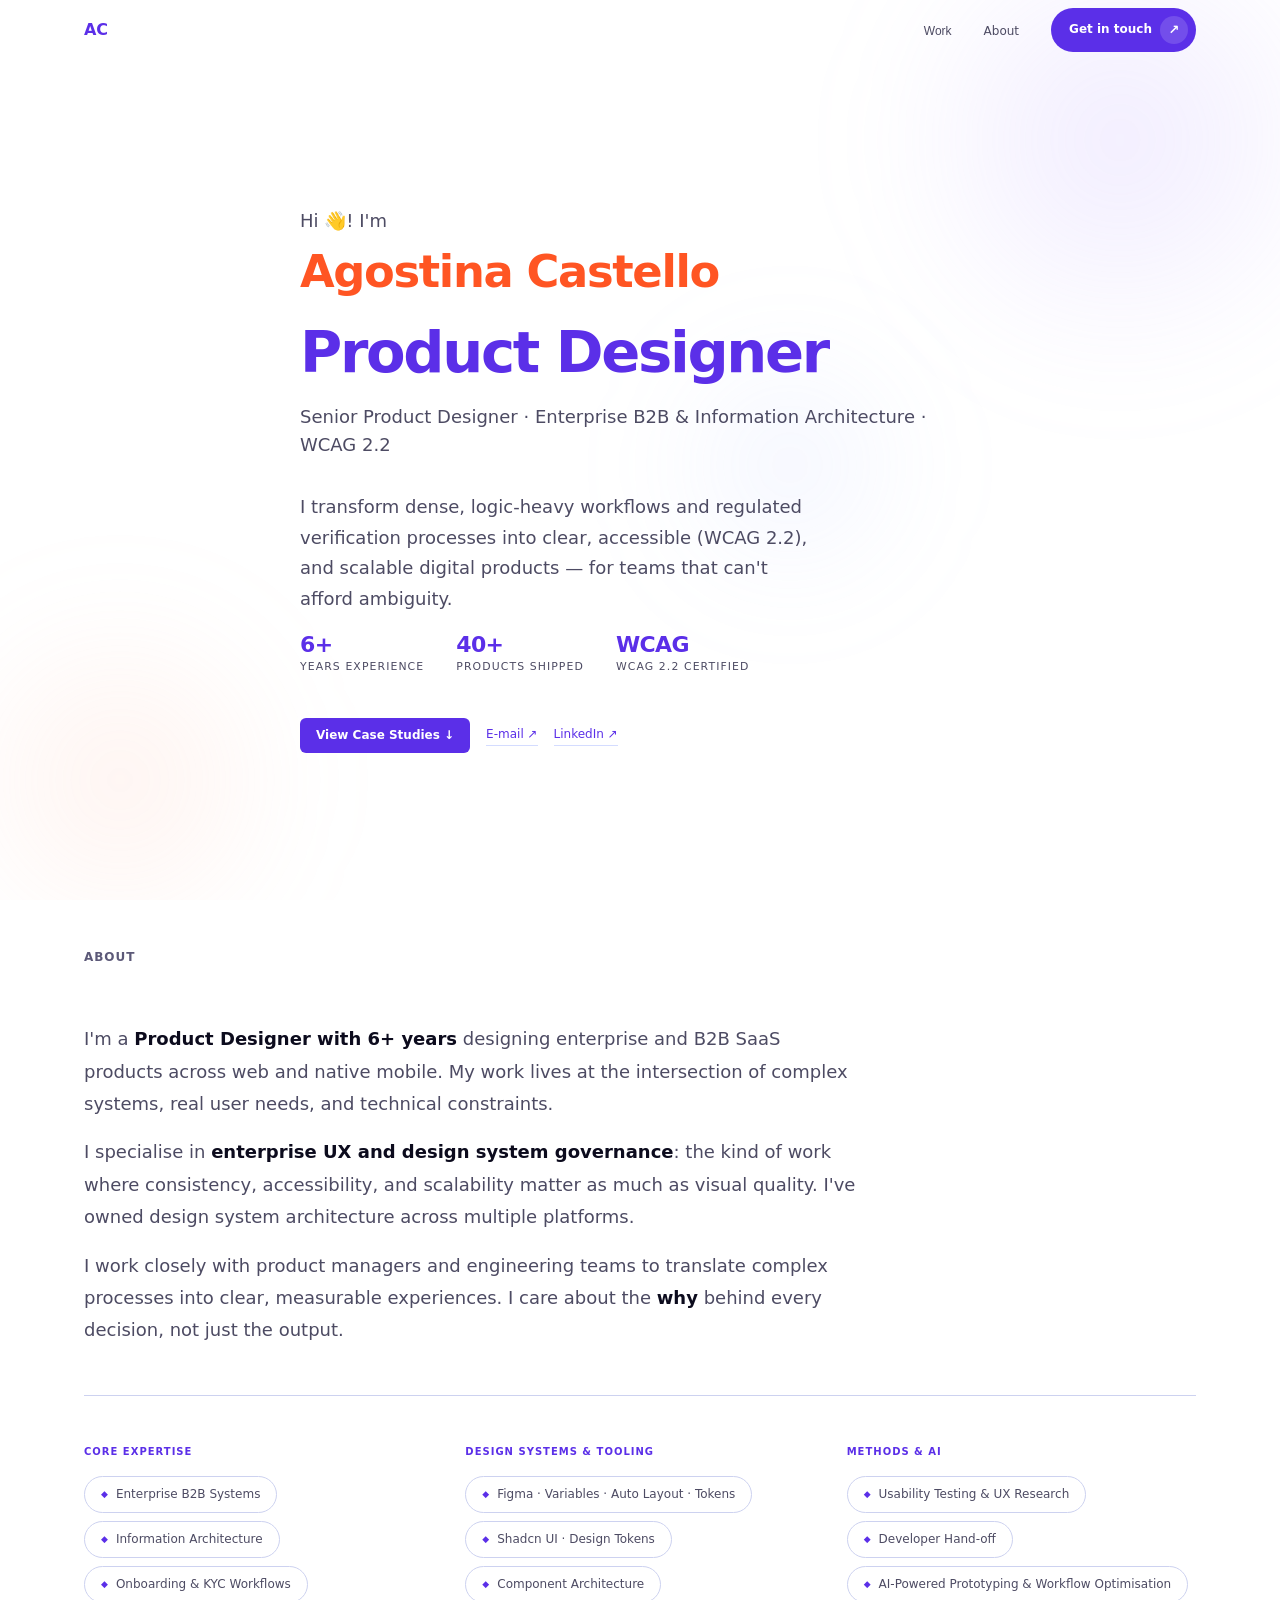
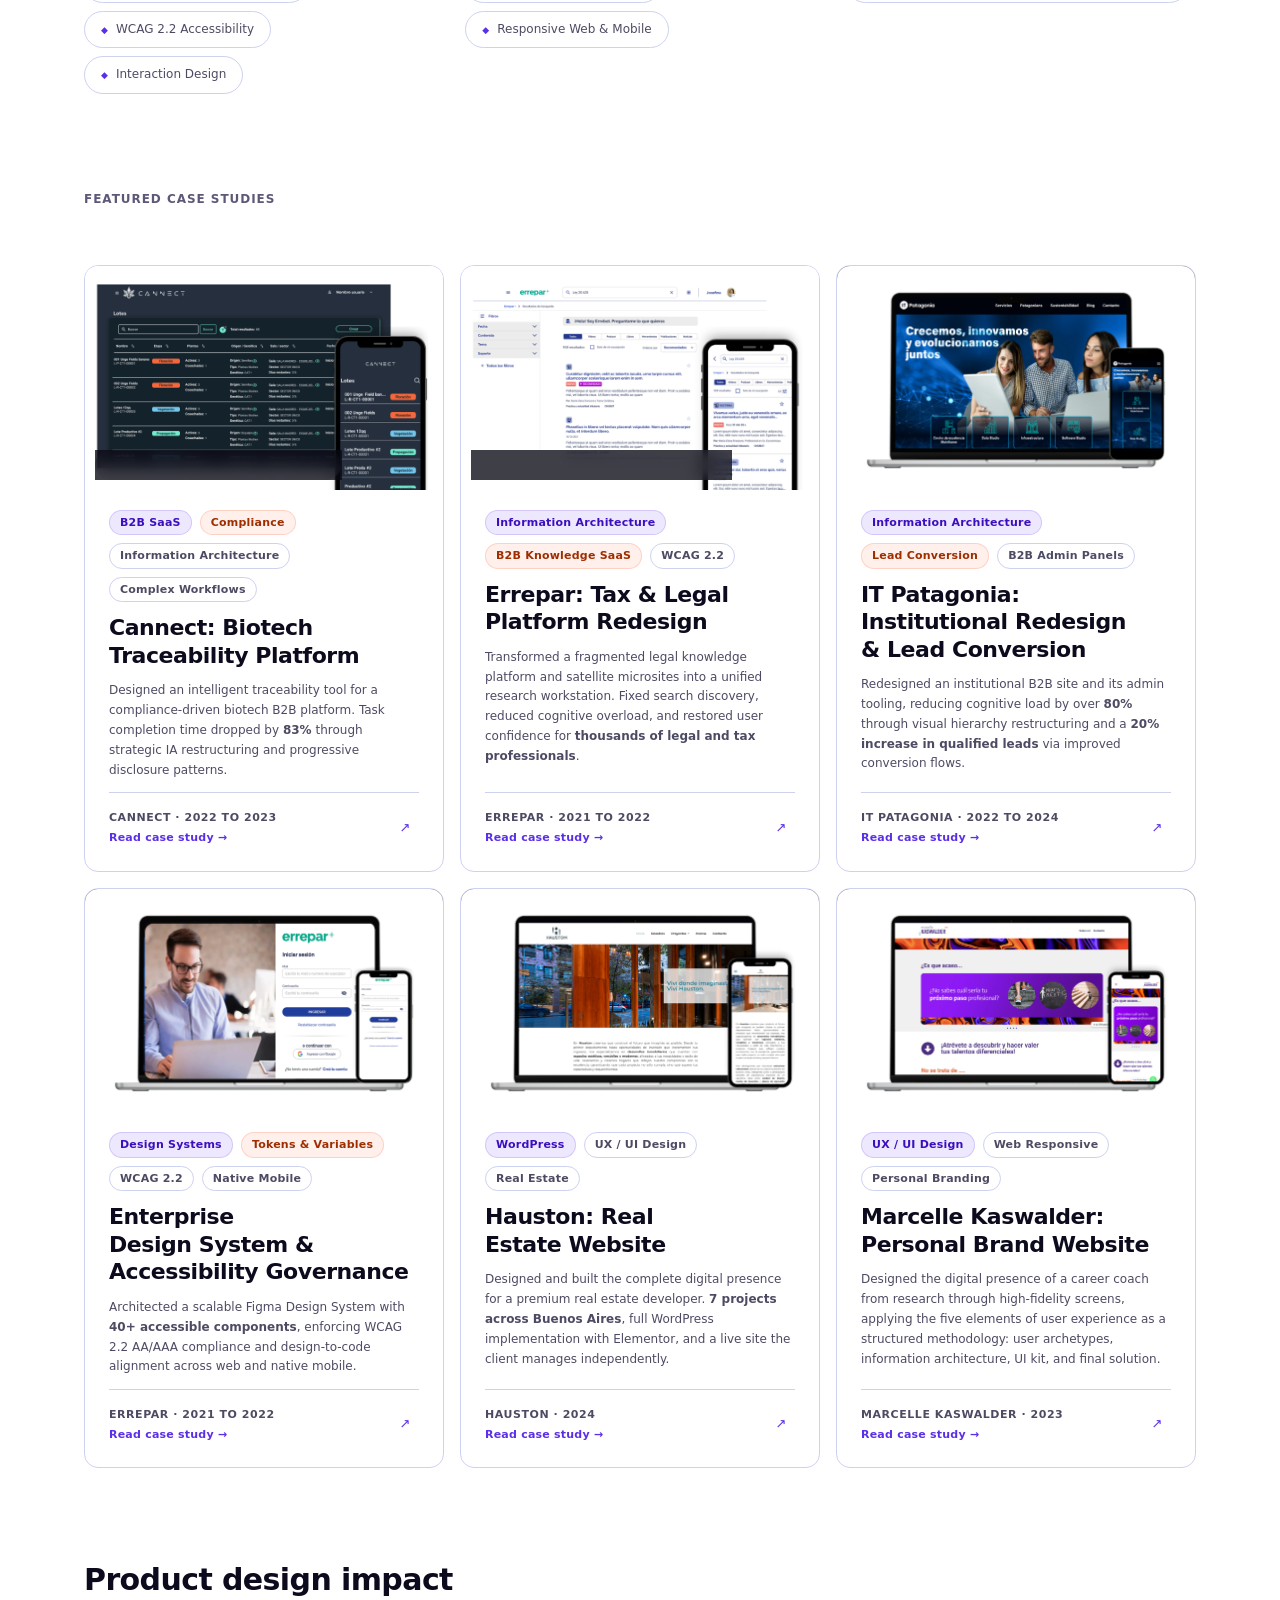
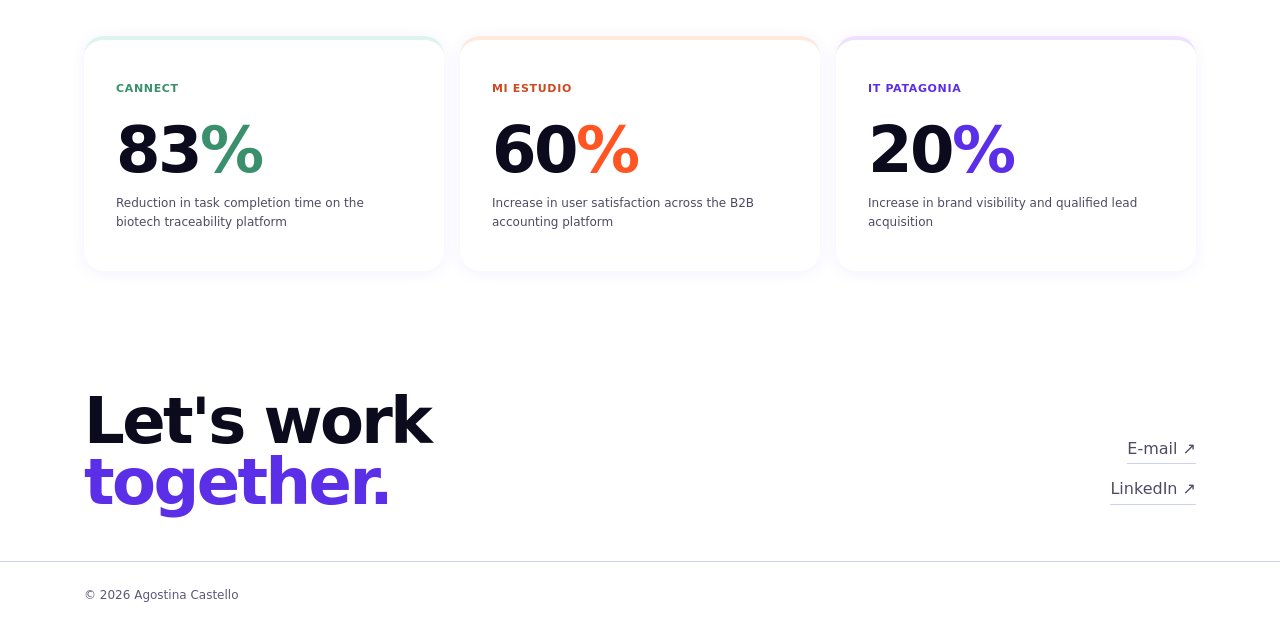
==== index.html @ 128884bb "Home: hide App Relajante card from work grid Co-Authored-By: Claude Sonnet 4.6 <noreply@anthropic.co" ====
<!DOCTYPE html>
<html lang="en">
<head>
<meta charset="UTF-8">
<meta name="viewport" content="width=device-width, initial-scale=1.0">
<meta name="description" content="Agostina Castello — Senior Product Designer specialised in Enterprise B2B systems, Information Architecture, Design Systems and WCAG 2.2 Accessibility.">
<meta name="theme-color" content="#5B2FE8">
<meta property="og:title" content="Agostina Castello — Senior Product Designer">
<meta property="og:description" content="Enterprise B2B · Information Architecture · Design Systems · WCAG 2.2">
<meta property="og:type" content="website">
<title>Agostina Castello</title>
<style>
@font-face {
  font-family: 'Syne';
  font-style: normal;
  font-weight: 400 700;
  font-display: optional;
  src: url('fonts/syne-latin.woff2') format('woff2');
  unicode-range: U+0000-00FF, U+0131, U+0152-0153, U+02BB-02BC, U+02C6, U+02DA, U+02DC, U+0304, U+0308, U+0329, U+2000-206F, U+20AC, U+2122, U+2191, U+2193, U+2212, U+2215, U+FEFF, U+FFFD;
}
@font-face {
  font-family: 'Plus Jakarta Sans';
  font-style: normal;
  font-weight: 300 600;
  font-display: optional;
  src: url('fonts/plus-jakarta-sans-latin.woff2') format('woff2');
  unicode-range: U+0000-00FF, U+0131, U+0152-0153, U+02BB-02BC, U+02C6, U+02DA, U+02DC, U+0304, U+0308, U+0329, U+2000-206F, U+20AC, U+2122, U+2191, U+2193, U+2212, U+2215, U+FEFF, U+FFFD;
}
@font-face {
  font-family: 'Plus Jakarta Sans';
  font-style: italic;
  font-weight: 300 600;
  font-display: optional;
  src: url('fonts/plus-jakarta-sans-italic-latin.woff2') format('woff2');
  unicode-range: U+0000-00FF, U+0131, U+0152-0153, U+02BB-02BC, U+02C6, U+02DA, U+02DC, U+0304, U+0308, U+0329, U+2000-206F, U+20AC, U+2122, U+2191, U+2193, U+2212, U+2215, U+FEFF, U+FFFD;
}
</style>

<style>
:root {
  --periwinkle: #E8EDFF;
  --periwinkle-mid: #D4DCFF;
  --white: #FFFFFF;
  --ink: #0C0B1D;
  --stone: #4D4B63;
  --muted: #5C5978;
  --border: #CDD2F0;
  --purple: #5B2FE8;
  --purple-hover: #4520C4;
  --purple-light: #EDE8FD;
  --coral: #FF5523;
  --coral-light: #FFF0EC;
  --card-sage: #DDF4EC;
  --card-peach: #FFE8DC;
  --card-lilac: #EEE0FF;
  --ff-display: 'Syne', system-ui, sans-serif;
  --ff-body: 'Plus Jakarta Sans', system-ui, sans-serif;
  --t--1: 0.75rem; --t-0: 1rem; --t-1: 1.125rem; --t-2: 1.375rem;
  --t-3: 1.875rem; --t-4: 2.75rem; --t-5: 4rem; --t-6: 5.5rem;
  --s2: 0.5rem; --s3: 0.75rem; --s4: 1rem; --s5: 1.25rem;
  --s6: 1.5rem; --s8: 2rem; --s10: 2.5rem; --s12: 3rem;
  --s16: 4rem; --s20: 5rem;
  --max: 1160px;
  --ease: cubic-bezier(0.22, 0, 0.1, 1);
  --dur: 160ms;
  background: var(--white);
  color: var(--ink);
}
@media (prefers-color-scheme: dark) {
  :root:not([data-theme="light"]) {
    --periwinkle: #141228; --periwinkle-mid: #1E1B38;
    --white: #0A0915; --ink: #EEECff; --stone: #9B99B8;
    --muted: #9896B0; --border: #2A2748; --purple: #8F6FFF;
    --purple-hover: #A882FF; --purple-light: #1E1850;
    --coral: #FF7050; --coral-light: #2A1010;
    --card-sage: #0F2820; --card-peach: #2A1508; --card-lilac: #1E1030;
  }
}
:root[data-theme="dark"] {
  --periwinkle: #141228; --periwinkle-mid: #1E1B38;
  --white: #0A0915; --ink: #EEECff; --stone: #9B99B8;
  --muted: #5C5A78; --border: #2A2748; --purple: #8F6FFF;
  --purple-hover: #A882FF; --purple-light: #1E1850;
  --coral: #FF7050; --coral-light: #2A1010;
  --card-sage: #0F2820; --card-peach: #2A1508; --card-lilac: #1E1030;
}

.sr-only {
  position: absolute; width: 1px; height: 1px; padding: 0; margin: -1px;
  overflow: hidden; clip: rect(0,0,0,0); white-space: nowrap; border: 0;
}
*, *::before, *::after { box-sizing: border-box; margin: 0; padding: 0; }
html { font-size: 16px; scroll-behavior: smooth; -webkit-font-smoothing: antialiased; }
body { font-family: var(--ff-body); background: var(--white); color: var(--ink); line-height: 1.6; }
img { display: block; max-width: 100%; }
a { color: inherit; text-decoration: none; }
ul { list-style: none; }
:focus-visible { outline: 2px solid var(--purple); outline-offset: 3px; border-radius: 3px; }
@media (prefers-reduced-motion: reduce) {
  *, *::before, *::after { transition-duration: 1ms !important; animation-duration: 1ms !important; }
  html { scroll-behavior: auto; }
}

.wrap { max-width: var(--max); margin: 0 auto; padding: 0 var(--s6); }

/* ── Nav ── */
.nav {
  position: fixed; top: 0; left: 0; right: 0; z-index: 200;
  height: 60px; background: transparent;
  transition: background 200ms ease, box-shadow 200ms ease;
}
.nav.scrolled {
  background: var(--white);
  box-shadow: 0 1px 0 rgba(12,11,29,0.06);
}
.nav__inner {
  max-width: var(--max); margin: 0 auto; padding: 0 var(--s6);
  height: 100%; display: flex; align-items: center; justify-content: space-between;
}
.nav__logo {
  font-family: var(--ff-display); font-size: var(--t-0); font-weight: 700;
  color: var(--purple); letter-spacing: -0.01em;
  transition: opacity var(--dur) var(--ease);
}
.nav__logo:hover { opacity: 0.7; }
.nav__links { display: flex; align-items: center; gap: var(--s8); }
.nav__link { font-size: var(--t--1); font-weight: 500; color: var(--stone); transition: color var(--dur) var(--ease); }
.nav__link:not(.nav__link--cta):hover { color: var(--ink); }
.nav__link--cta {
  background: var(--purple); color: var(--white);
  padding: 8px 8px 8px 18px; border-radius: 100px;
  font-size: var(--t--1); font-weight: 600; display: inline-flex; align-items: center; gap: 8px;
  transition: background 350ms cubic-bezier(0.32,0.72,0,1), transform 120ms cubic-bezier(0.32,0.72,0,1);
}
.nav__link--cta:hover { background: var(--purple-hover); transform: translateY(-1px); color: var(--white); }
.nav__link--cta:active { transform: translateY(0) scale(0.98); }
.nav__link--cta .cta-arrow {
  width: 28px; height: 28px; border-radius: 50%; background: rgba(255,255,255,0.15);
  display: inline-flex; align-items: center; justify-content: center; font-size: 13px;
  transition: transform 350ms cubic-bezier(0.32,0.72,0,1);
}
.nav__link--cta:hover .cta-arrow { transform: translate(2px,-2px) scale(1.05); }
.nav__toggle { display: none; color: var(--ink); padding: var(--s2); cursor: pointer; background: none; border: none; }
.nav__item { position: relative; }
.nav__item.open .nav__dropdown { opacity: 1; pointer-events: auto; transform: translateX(-50%) translateY(0); }
.nav__dropdown {
  position: absolute; top: 100%; left: 50%; transform: translateX(-50%) translateY(-4px);
  background: var(--white); border: 1px solid var(--border); border-radius: 12px;
  box-shadow: 0 8px 24px rgba(12,11,29,0.08), 0 2px 6px rgba(12,11,29,0.04);
  padding: var(--s2); min-width: 200px;
  opacity: 0; pointer-events: none;
  transition: opacity 160ms var(--ease), transform 160ms var(--ease);
}
.nav__dropdown-item {
  display: block; padding: var(--s2) var(--s3); border-radius: 8px;
  font-size: var(--t--1); font-weight: 500; color: var(--stone);
  text-decoration: none; white-space: nowrap;
  transition: background 120ms var(--ease), color 120ms var(--ease);
}
.nav__dropdown-item:hover { background: var(--periwinkle); color: var(--ink); }
.nav__work-btn { background: none; border: none; cursor: pointer; padding: 0; }

/* ── Keyframes ── */
@keyframes float {
  0%, 100% { transform: translateY(0px) rotate(-1deg); }
  50%       { transform: translateY(-14px) rotate(1deg); }
}
@keyframes spin-slow {
  from { transform: rotate(0deg); }
  to   { transform: rotate(360deg); }
}
@keyframes pulse-dot {
  0%, 100% { transform: scale(1); opacity: 1; }
  50%       { transform: scale(1.4); opacity: 0.6; }
}
@keyframes fade-up {
  from { opacity: 0; transform: translateY(20px); }
  to   { opacity: 1; transform: translateY(0); }
}
@keyframes pop-in {
  0%   { opacity: 0; transform: scale(0.7) rotate(-8deg); }
  70%  { transform: scale(1.05) rotate(2deg); }
  100% { opacity: 1; transform: scale(1) rotate(0deg); }
}

/* ── Hero ── */
.hero { background: var(--white); padding-top: calc(60px + var(--s12)); padding-bottom: var(--s12); overflow: hidden; min-height: 100dvh; display: flex; align-items: center; position: relative; }
/* Ambient orbs */
.hero__orb {
  position: absolute; border-radius: 50%; pointer-events: none; z-index: 0;
  filter: blur(55px);
}
.hero__orb--1 {
  width: 520px; height: 520px;
  background: radial-gradient(circle, rgba(180,155,255,0.20) 0%, transparent 65%);
  top: -120px; right: -100px;
  animation: orb-drift-1 7s ease-in-out infinite;
}
.hero__orb--2 {
  width: 400px; height: 400px;
  background: radial-gradient(circle, rgba(255,180,155,0.17) 0%, transparent 65%);
  bottom: -80px; left: -80px;
  animation: orb-drift-2 9s ease-in-out infinite;
}
.hero__orb--3 {
  width: 300px; height: 300px;
  background: radial-gradient(circle, rgba(160,180,255,0.14) 0%, transparent 65%);
  top: 35%; left: 50%;
  animation: orb-drift-3 6s ease-in-out infinite;
}
@keyframes orb-drift-1 {
  0%, 100% { transform: translate(0, 0) scale(1); }
  33% { transform: translate(-70px, 80px) scale(1.06); }
  66% { transform: translate(50px, -50px) scale(0.96); }
}
@keyframes orb-drift-2 {
  0%, 100% { transform: translate(0, 0) scale(1); }
  40% { transform: translate(80px, -60px) scale(1.08); }
  75% { transform: translate(-40px, 50px) scale(0.94); }
}
@keyframes orb-drift-3 {
  0%, 100% { transform: translate(0, 0); }
  50% { transform: translate(-60px, -55px); }
}
.hero__inner {
  display: block; position: relative; z-index: 1;
}
.hero__text { text-align: left; display: flex; flex-direction: column; align-items: flex-start; width: 100%; max-width: 680px; }
.hero__badge-dot {
  width: 8px; height: 8px; border-radius: 50%; background: var(--coral);
  animation: pulse-dot 2s ease-in-out infinite;
}
.hero__role {
  font-size: var(--t-1); font-weight: 600; color: var(--purple);
  margin-top: var(--s3); margin-bottom: var(--s6);
  animation: fade-up 0.6s var(--ease) 0.25s both;
}
#typewriter-text { transition: opacity 0.5s ease; }
.back-top {
  position: fixed; bottom: var(--s8); right: var(--s8); z-index: 300;
  width: 44px; height: 44px; border-radius: 50%;
  background: var(--purple); color: var(--white);
  border: none; cursor: pointer; font-size: 1.1rem; font-weight: 600;
  display: flex; align-items: center; justify-content: center;
  box-shadow: 0 4px 20px rgba(91,47,232,0.3);
  opacity: 0; transform: translateY(12px) scale(0.85);
  transition: opacity 300ms cubic-bezier(0.22,0,0.1,1), transform 300ms cubic-bezier(0.22,0,0.1,1), background 150ms;
  pointer-events: none;
}
.back-top--visible {
  opacity: 1; transform: translateY(0) scale(1); pointer-events: all;
}
.back-top:hover { background: var(--purple-hover); transform: translateY(-2px) scale(1); }
.back-top:active { transform: scale(0.95); }
@keyframes blink-cursor {
  0%, 100% { opacity: 1; }
  50% { opacity: 0; }
}
.hero__eyebrow {
  display: inline-flex; align-items: center; gap: var(--s2);
  background: var(--coral-light); border: 1px solid rgba(255,85,35,0.15);
  border-radius: 100px; padding: 4px 14px 4px 10px;
  font-size: 0.7rem; font-weight: 600; letter-spacing: 0.12em; text-transform: uppercase;
  color: var(--coral); margin-bottom: var(--s5);
  animation: fade-up 0.6s cubic-bezier(0.22,0,0.1,1) 0.05s both;
}
.hero__name-line {
  font-family: var(--ff-display); font-size: clamp(1.8rem, 3.5vw, 3rem); font-weight: 700;
  color: var(--coral); letter-spacing: -0.03em;
  margin-bottom: var(--s2);
}
.hero__role-big {
  font-family: var(--ff-display); font-size: clamp(2.2rem, 4.5vw, 5rem); font-weight: 800;
  line-height: 1; letter-spacing: -0.04em; color: var(--purple);
  height: calc(clamp(2.2rem, 4.5vw, 5rem) * 1.3);
  width: 100%; overflow: hidden; white-space: nowrap;
  display: flex; align-items: center;
  margin-bottom: var(--s3);
}
.hero__subtitle {
  font-size: var(--t-1); font-weight: 400; color: var(--stone);
  margin-bottom: var(--s8);
}
.hero__stats {
  display: flex; flex-direction: row; gap: var(--s8); margin-top: var(--s5);
  min-height: 3.2rem;
}
.hero__stat { display: flex; flex-direction: column; gap: 2px; }
.hero__stat-num {
  font-family: var(--ff-display); font-size: var(--t-2); font-weight: 700;
  color: var(--purple); letter-spacing: -0.03em; line-height: 1;
}
.hero__stat-label {
  font-size: 0.68rem; font-weight: 500; color: var(--stone); text-transform: uppercase;
  letter-spacing: 0.1em;
}
.hero__desc {
  font-size: var(--t-1); color: var(--stone); line-height: 1.7; max-width: 520px;
}
.hero__links {
  display: flex; align-items: center; gap: var(--s4); margin-top: var(--s8); flex-wrap: wrap;
}
.hero__link {
  font-size: var(--t--1); font-weight: 500; color: var(--purple);
  border-bottom: 1px solid var(--periwinkle-mid); padding-bottom: 1px;
  transition: border-color var(--dur) var(--ease);
}
.hero__link:hover { border-color: var(--purple); }
.hero__link--cta-alt {
  background: var(--purple); color: var(--white); border: none; padding: 8px 16px;
  border-radius: 6px; font-size: var(--t--1); font-weight: 600;
  transition: background var(--dur) var(--ease), transform var(--dur) var(--ease);
}
.hero__link--cta-alt:hover { background: var(--purple-hover); transform: translateY(-1px); border-color: transparent; }
.skill-block__label {
  font-size: 10px; font-weight: 700; letter-spacing: 0.1em; text-transform: uppercase;
  color: var(--purple); padding: var(--s4) 0 var(--s2); list-style: none;
  border: none; background: none; width: 100%; flex-basis: 100%;
}

/* ── Photo float ── */
.hero__photo-wrap {
  position: relative; display: flex; align-items: center; justify-content: center;
  animation: fade-up 0.8s var(--ease) 0.2s both;
}
.hero__photo-float {
  animation: float 5s ease-in-out infinite;
  position: relative; z-index: 2;
}
.hero__photo {
  width: 280px; height: 340px; object-fit: cover; object-position: center top;
  border-radius: 200px 200px 160px 160px;
  border: 4px solid var(--white);
  box-shadow: 0 24px 64px rgba(91,47,232,0.18), 0 4px 16px rgba(0,0,0,0.08);
  display: block;
}
/* Decorative ring + glow behind photo */
.hero__photo-ring {
  position: absolute; inset: -16px; border-radius: 50%;
  border: 1.5px solid var(--periwinkle-mid);
  z-index: 1; opacity: 0.7;
}
.hero__photo-ring::before {
  content: ""; position: absolute; inset: -40px; border-radius: 50%;
  background: radial-gradient(circle, var(--purple-light) 0%, var(--periwinkle-mid) 50%, transparent 72%);
  filter: blur(48px);
  z-index: -1; opacity: 0.9;
}
/* Decorative blobs - removed */
.hero__blob { display: none; }
/* Tag chips floating near photo */
.hero__chip {
  position: absolute; background: var(--white); border-radius: 100px;
  padding: 6px 14px; font-size: 12px; font-weight: 600; color: var(--purple);
  box-shadow: 0 4px 16px rgba(91,47,232,0.15);
  white-space: nowrap; z-index: 3;
  animation: pop-in 0.5s var(--ease) both;
}
.hero__chip--1 { top: 30px; right: -30px; animation-delay: 0.6s; }
.hero__chip--2 { bottom: 60px; left: -30px; color: var(--coral); animation-delay: 0.8s; }
.hero__chip--3 { bottom: 10px; right: 20px; color: var(--stone); animation-delay: 1.0s; }

/* ── Metrics ── */
.metrics { background: var(--white); padding: var(--s10) 0; }
.metrics__heading {
  font-family: var(--ff-display); font-size: var(--t-3); font-weight: 700;
  letter-spacing: -0.02em; color: var(--ink); margin-bottom: var(--s8);
}
.metrics__grid { display: grid; grid-template-columns: repeat(3,1fr); gap: var(--s4); }
.metric {
  background: var(--white); border-radius: 20px; padding: var(--s10) var(--s8);
  display: flex; flex-direction: column; gap: var(--s3);
  box-shadow: 0 2px 16px rgba(91,47,232,0.07);
  transition: transform 220ms var(--ease), box-shadow 220ms var(--ease);
}
.metric:hover { transform: translateY(-4px); box-shadow: 0 8px 32px rgba(91,47,232,0.13); }
.metric__project {
  display: inline-block; font-size: 11px; font-weight: 600; letter-spacing: 0.06em;
  text-transform: uppercase; color: var(--muted); margin-bottom: var(--s2);
}
.metric--sage .metric__project { color: #3A8F6C; }
.metric--peach .metric__project { color: #CC4A20; }
.metric--lilac .metric__project { color: var(--purple); }
.metric--sage { border-top: 4px solid var(--card-sage); }
.metric--peach { border-top: 4px solid var(--card-peach); }
.metric--lilac { border-top: 4px solid var(--card-lilac); }
.metric__num {
  font-family: var(--ff-display); font-size: var(--t-5); font-weight: 700;
  line-height: 1; letter-spacing: -0.04em; color: var(--ink);
  margin-bottom: 0; font-variant-numeric: lining-nums tabular-nums;
}
.metric__num span { color: var(--purple); vertical-align: baseline; line-height: 1; }
.metric--peach .metric__num span { color: var(--coral); }
.metric--sage .metric__num span { color: #3A8F6C; }
.metric__label { font-size: var(--t--1); color: var(--stone); line-height: 1.55; }

/* ── Section utils ── */
.section { padding: var(--s12) 0; }
.section-head { display: flex; align-items: baseline; justify-content: space-between; margin-bottom: var(--s10); padding-bottom: var(--s4); }
.section-label { font-size: var(--t--1); font-weight: 600; letter-spacing: 0.08em; text-transform: uppercase; color: var(--muted); }
.section-aside { font-size: var(--t--1); color: var(--muted); }

/* ── Work grid ── */
.work { background: var(--white); }
.work-grid { display: grid; grid-template-columns: repeat(12, 1fr); gap: var(--s4); }
.card { grid-column: span 4; }
.card--featured { grid-column: span 4; }

.card__inner {
  border: 1px solid var(--border); border-radius: 14px; overflow: hidden;
  height: 100%; display: flex; flex-direction: column; background: var(--white);
  transition: border-color var(--dur) var(--ease), transform 240ms var(--ease), box-shadow 240ms var(--ease);
  position: relative;
}
.card__inner:hover { border-color: var(--purple); transform: translateY(-3px); box-shadow: 0 12px 32px rgba(91,47,232,0.1); }
.card__link { position: absolute; inset: 0; z-index: 1; border-radius: 14px; }
.card__link:focus-visible { outline: 2px solid var(--purple); outline-offset: 2px; }
.card__thumb-badge {
  position: absolute; bottom: 10px; left: 10px; z-index: 2;
  background: rgba(10,9,21,0.78); backdrop-filter: blur(8px);
  border: 1px solid rgba(255,255,255,0.12); border-radius: 100px;
  padding: 5px 12px; font-size: 11px; font-weight: 600;
  color: #fff; letter-spacing: 0.01em; white-space: nowrap;
  display: inline-flex; align-items: center; gap: 5px;
}
.card__thumb {
  overflow: hidden;
  aspect-ratio: 16/10;
  background: linear-gradient(160deg, #111827 0%, #1e293b 60%, #0f172a 100%);
  border-radius: 8px 8px 0 0;
  position: relative;
}
.card--featured .card__thumb { aspect-ratio: 16/10; }
.card .card__thumb { aspect-ratio: 16/10; }
.card__thumb img {
  width: 100%; height: 100%;
  object-fit: cover;
  object-position: center top;
  transition: transform 400ms var(--ease), box-shadow 400ms var(--ease);
  display: block;
}
.card__inner:hover .card__thumb img {
  transform: scale(1.02);
}

.card__body { padding: var(--s5) var(--s6) var(--s6); flex: 1; display: flex; flex-direction: column; gap: var(--s3); }
.card__tags { display: flex; flex-wrap: wrap; gap: var(--s2); }
.tag { display: inline-flex; align-items: center; font-size: 11px; font-weight: 600; letter-spacing: 0.02em; padding: 3px 10px; border-radius: 100px; white-space: nowrap; }
.tag--purple { background: var(--purple-light); color: #3B0FBF; border: 1px solid rgba(91,47,232,0.18); }
.tag--coral  { background: var(--coral-light);  color: #9E2D00; border: 1px solid rgba(255,85,35,0.2); }
.tag--muted  { background: var(--bg);           color: var(--stone); border: 1px solid var(--border); }
.card__title { font-family: var(--ff-display); font-size: var(--t-2); font-weight: 700; line-height: 1.25; letter-spacing: -0.02em; color: var(--ink); text-wrap: balance; }
.card--featured .card__title { font-size: var(--t-2); }
.card__desc { font-size: var(--t--1); color: var(--stone); line-height: 1.65; flex: 1; }
.card__foot { display: flex; align-items: center; justify-content: space-between; padding-top: var(--s4); border-top: 1px solid var(--border); margin-top: auto; }
.card__co { font-size: 11px; font-weight: 600; letter-spacing: 0.05em; text-transform: uppercase; color: var(--stone); }
.card__read { font-size: 11px; font-weight: 600; color: var(--purple); letter-spacing: 0.02em; display: inline-flex; align-items: center; gap: 4px; }
.card__arr { width: 28px; height: 28px; border-radius: 50%; background: var(--white); display: flex; align-items: center; justify-content: center; font-size: 13px; color: var(--purple); transition: background var(--dur) var(--ease), transform var(--dur) var(--ease); flex-shrink: 0; }
.card__inner:hover .card__arr { background: var(--purple); color: var(--white); transform: translate(1px,-1px); }

/* ── About ── */
.about { background: var(--white); }
.about-grid { display: flex; flex-direction: column; gap: var(--s12); }
.about__body { font-size: var(--t-1); color: var(--stone); line-height: 1.8; max-width: 68ch; }
.about__body p + p { margin-top: var(--s4); }
.about__em { color: var(--ink); font-weight: 600; }
.about__note { margin-top: var(--s8); padding: var(--s4) var(--s5); background: var(--white); border-radius: 10px; border: 1px solid var(--border); font-size: var(--t--1); color: var(--stone); display: flex; align-items: center; gap: var(--s3); }
.about__note-dot { width: 8px; height: 8px; border-radius: 50%; background: #22C55E; flex-shrink: 0; animation: pulse-dot 2s ease-in-out infinite; }
.skills-area { display: grid; grid-template-columns: repeat(3, 1fr); gap: var(--s8); padding-top: var(--s8); border-top: 1px solid var(--border); align-items: start; }
.skills-group { display: flex; flex-direction: column; gap: var(--s2); }
.skills-list { display: flex; flex-direction: column; gap: var(--s2); }
.skill-row {
  background: var(--white); border-radius: 100px;
  padding: var(--s2) var(--s4); font-size: var(--t--1); font-weight: 500;
  color: var(--stone); display: inline-flex; align-items: center; gap: var(--s2);
  border: 1px solid var(--border); align-self: flex-start;
  transition: border-color 200ms cubic-bezier(0.22,0,0.1,1), color 200ms cubic-bezier(0.22,0,0.1,1);
}
.skill-row:hover { border-color: var(--purple); color: var(--ink); }
.skill-row__icon { color: var(--purple); font-size: 9px; flex-shrink: 0; }

/* ── Contact ── */
.contact { background: var(--white); padding-top: var(--s20); }
.contact__inner { display: flex; align-items: flex-end; justify-content: space-between; gap: var(--s12); }
.contact__heading { font-family: var(--ff-display); font-size: var(--t-5); font-weight: 700; line-height: 0.95; letter-spacing: -0.04em; color: var(--ink); }
.contact__heading em { font-style: normal; color: var(--purple); }
.contact__right { display: flex; flex-direction: column; align-items: flex-end; gap: var(--s3); padding-bottom: var(--s2); }
.contact__link { font-size: var(--t-0); font-weight: 500; color: var(--stone); border-bottom: 1px solid var(--border); padding-bottom: 2px; transition: color var(--dur) var(--ease), border-color var(--dur) var(--ease); }
.contact__link:hover { color: var(--purple); border-color: var(--purple); }
.contact__note { font-size: var(--t--1); color: var(--muted); }

/* ── Footer ── */
.footer { background: var(--white); padding: var(--s6) 0; border-top: 1px solid var(--border); }
.footer__inner { display: flex; align-items: center; justify-content: space-between; font-size: 12px; color: var(--muted); gap: var(--s4); }

/* ── Responsive ── */
@media (max-width: 960px) {
  .card--featured { grid-column: span 6; }
  .card { grid-column: span 6; }
  .skills-area { grid-template-columns: 1fr; gap: var(--s6); }
  .contact__inner { flex-direction: column; align-items: flex-start; gap: var(--s8); }
  .contact__right { align-items: flex-start; }
  .metrics__grid { grid-template-columns: 1fr; }
}

@media (max-width: 600px) {
  .hero__text { align-items: center; text-align: center; }
  .hero__desc { text-align: center; }
  .hero__role-big { font-size: clamp(1.6rem, 8vw, 2.8rem); justify-content: center; }
  .hero__stats { justify-content: center; }
  .hero__links { justify-content: center; }
  .hero__photo-wrap { order: -1; }
  .hero__photo { width: 200px; height: 240px; }
}
@media (max-width: 640px) {
  :root { --t-6: 3.25rem; --t-5: 2.5rem; }
  .card { grid-column: span 12; }
  .nav__links { display: none; }
  .nav__links.open { display: flex; flex-direction: column; position: absolute; top: 60px; left: 0; right: 0; background: var(--white); border-bottom: 1px solid var(--border); padding: var(--s6); gap: var(--s5); }
  .nav__dropdown { position: static; opacity: 1; pointer-events: auto; transform: none; box-shadow: none; border: none; border-radius: 0; padding: var(--s2) 0 0 var(--s4); min-width: unset; display: flex; flex-direction: column; }
  .nav__toggle { display: block; }
  .footer__inner { flex-direction: column; gap: var(--s2); text-align: center; }
}
</style>
</head>
<body>
<!-- NAV -->
<header class="site-header" role="banner">
<nav class="nav" id="nav" aria-label="Main navigation">
  <div class="nav__inner">
    <a href="#" class="nav__logo" aria-label="Agostina Castello — home">AC</a>
    <button class="nav__toggle" id="navToggle" aria-expanded="false" aria-controls="navLinks" aria-label="Open menu">
      <svg width="20" height="20" viewBox="0 0 20 20" fill="none" aria-hidden="true"><rect y="4" width="20" height="2" fill="currentColor" rx="1"/><rect y="9" width="20" height="2" fill="currentColor" rx="1"/><rect y="14" width="20" height="2" fill="currentColor" rx="1"/></svg>
    </button>
    <ul class="nav__links" id="navLinks" role="list">
      <li class="nav__item">
        <button class="nav__link nav__work-btn" id="workBtn" aria-haspopup="true" aria-expanded="false" aria-controls="workDropdown">Work</button>
        <div class="nav__dropdown" id="workDropdown" role="menu" aria-label="Projects">
          <a href="cannect.html" class="nav__dropdown-item" role="menuitem">Cannect</a>
          <a href="web-institucional.html" class="nav__dropdown-item" role="menuitem">IT Patagonia</a>
          <a href="mi-estudio.html" class="nav__dropdown-item" role="menuitem">Mi Estudio</a>
          <a href="alpha.html" class="nav__dropdown-item" role="menuitem">Alpha</a>
          <a href="hauston.html" class="nav__dropdown-item" role="menuitem">Hauston</a>
          <a href="marcelle.html" class="nav__dropdown-item" role="menuitem">Marcelle Kaswalder</a>
          <a href="app-relajante.html" class="nav__dropdown-item" role="menuitem">App Relajante</a>
        </div>
      </li>
      <li><a href="#about" class="nav__link">About</a></li>
      <li><a href="#contact" class="nav__link nav__link--cta">Get in touch<span class="cta-arrow" aria-hidden="true">↗</span></a></li>
    </ul>
  </div>
</nav>
</header>

<main>

<!-- HERO -->
<section class="hero" aria-labelledby="hero-name">
  <div class="hero__orb hero__orb--1" aria-hidden="true"></div>
  <div class="hero__orb hero__orb--2" aria-hidden="true"></div>
  <div class="hero__orb hero__orb--3" aria-hidden="true"></div>
  <div class="wrap">
    <div class="hero__inner">
      <div class="hero__text">
        <p style="font-size:var(--t-1);font-weight:500;color:var(--stone);margin-bottom:var(--s1)">Hi 👋! I'm</p>
        <p class="hero__name-line">Agostina Castello</p>
        <h1 class="hero__role-big" id="hero-name"><span id="typewriter-text" aria-live="polite" aria-atomic="true">Product Designer</span></h1>
        <p class="hero__subtitle">Senior Product Designer · Enterprise B2B&nbsp;&amp; Information Architecture · WCAG&nbsp;2.2</p>
        <p class="hero__desc">I transform dense, logic-heavy workflows and regulated verification processes into clear, accessible (WCAG&nbsp;2.2), and scalable digital products — for teams that can't afford ambiguity.</p>
        <div class="hero__stats" role="list" aria-label="Experience highlights">
          <div class="hero__stat" role="listitem"><div class="hero__stat-num" aria-hidden="true">6+</div><div class="hero__stat-label"><span class="sr-only">6+ </span>Years experience</div></div>
          <div class="hero__stat" role="listitem"><div class="hero__stat-num" aria-hidden="true">40+</div><div class="hero__stat-label"><span class="sr-only">40+ </span>Products shipped</div></div>
          <div class="hero__stat" role="listitem"><div class="hero__stat-num" aria-hidden="true">WCAG</div><div class="hero__stat-label">WCAG 2.2 certified</div></div>
        </div>
        <div class="hero__links">
          <a href="#work" class="hero__link hero__link--cta-alt">View Case Studies ↓</a>
          <a href="mailto:agoss.castello@gmail.com" class="hero__link">E-mail ↗</a>
          <a href="https://linkedin.com/in/agostinacastello" class="hero__link" target="_blank" rel="noopener">LinkedIn ↗</a>
        </div>
      </div>
    </div>
  </div>
</section>

<!-- ABOUT -->
<section class="section about" id="about" aria-labelledby="about-heading">
  <div class="wrap">
    <div class="section-head">
      <h2 class="section-label" id="about-heading">About</h2>
    </div>
    <div class="about-grid">
      <div class="about__body">
        <p>I'm a <span class="about__em">Product Designer with 6+ years</span> designing enterprise and B2B SaaS products across web and native mobile. My work lives at the intersection of complex systems, real user needs, and technical constraints.</p>
        <p>I specialise in <span class="about__em">enterprise UX and design system governance</span>: the kind of work where consistency, accessibility, and scalability matter as much as visual quality. I've owned design system architecture across multiple platforms.</p>
        <p>I work closely with product managers and engineering teams to translate complex processes into clear, measurable experiences. I care about the <span class="about__em">why</span> behind every decision, not just the output.</p>
      </div>
      <div class="skills-area" aria-label="Core expertise">
        <div class="skills-group">
          <span class="skill-block__label">Core Expertise</span>
          <ul class="skills-list">
            <li class="skill-row"><span class="skill-row__icon" aria-hidden="true">◆</span>Enterprise B2B Systems</li>
            <li class="skill-row"><span class="skill-row__icon" aria-hidden="true">◆</span>Information Architecture</li>
            <li class="skill-row"><span class="skill-row__icon" aria-hidden="true">◆</span>Onboarding &amp; KYC Workflows</li>
            <li class="skill-row"><span class="skill-row__icon" aria-hidden="true">◆</span>WCAG 2.2 Accessibility</li>
            <li class="skill-row"><span class="skill-row__icon" aria-hidden="true">◆</span>Interaction Design</li>
          </ul>
        </div>
        <div class="skills-group">
          <span class="skill-block__label">Design Systems &amp; Tooling</span>
          <ul class="skills-list">
            <li class="skill-row"><span class="skill-row__icon" aria-hidden="true">◆</span>Figma · Variables · Auto Layout · Tokens</li>
            <li class="skill-row"><span class="skill-row__icon" aria-hidden="true">◆</span>Shadcn UI · Design Tokens</li>
            <li class="skill-row"><span class="skill-row__icon" aria-hidden="true">◆</span>Component Architecture</li>
            <li class="skill-row"><span class="skill-row__icon" aria-hidden="true">◆</span>Responsive Web &amp; Mobile</li>
          </ul>
        </div>
        <div class="skills-group">
          <span class="skill-block__label">Methods &amp; AI</span>
          <ul class="skills-list">
            <li class="skill-row"><span class="skill-row__icon" aria-hidden="true">◆</span>Usability Testing &amp; UX Research</li>
            <li class="skill-row"><span class="skill-row__icon" aria-hidden="true">◆</span>Developer Hand-off</li>
            <li class="skill-row"><span class="skill-row__icon" aria-hidden="true">◆</span>AI-Powered Prototyping &amp; Workflow Optimisation</li>
          </ul>
        </div>
      </div>
    </div>
  </div>
</section>


<!-- WORK -->
<section class="section work" id="work" aria-labelledby="work-heading">
  <div class="wrap">
    <div class="section-head">
      <h2 class="section-label" id="work-heading">Featured Case Studies</h2>
    </div>
    <div class="work-grid" role="list">

      <article class="card card--featured" role="listitem">
        <div class="card__inner">
          <a href="cannect.html" class="card__link" aria-label="View Cannect case study"></a>
          <div class="card__thumb" style="background:#ffffff;">
            <img loading="eager" decoding="async" style="object-fit:contain;object-position:center center;" src="[data-uri]" alt="Cannect — biotech traceability platform on laptop and mobile">
            <span class="card__thumb-badge">⚡ 83% task speed boost · 30s to 5s</span>
          </div>
          <div class="card__body">
            <div class="card__tags"><span class="tag tag--purple">B2B SaaS</span><span class="tag tag--coral">Compliance</span><span class="tag tag--muted">Information Architecture</span><span class="tag tag--muted">Complex Workflows</span></div>
            <h3 class="card__title">Cannect: Biotech Traceability Platform</h3>
            <p class="card__desc">Designed an intelligent traceability tool for a compliance-driven biotech B2B platform. Task completion time dropped by <strong>83%</strong> through strategic IA restructuring and progressive disclosure patterns.</p>
            <div class="card__foot">
              <div style="display:flex;flex-direction:column;gap:2px">
                <span class="card__co">Cannect · 2022 to 2023</span>
                <span class="card__read">Read case study →</span>
              </div>
              <span class="card__arr" aria-hidden="true">↗</span>
            </div>
          </div>
        </div>
      </article>

      <article class="card" role="listitem">
        <div class="card__inner">
          <a href="alpha.html" class="card__link" aria-label="View Alpha case study"></a>
          <div class="card__thumb" style="background:#ffffff;">
            <img loading="lazy" decoding="async" style="object-fit:contain;object-position:center center;" src="[data-uri]" alt="Errepar — contextual search and legal platform redesign">
            <span class="card__thumb-badge">🔍 Contextual Search &amp; WCAG 2.2 AA</span>
          </div>
          <div class="card__body">
            <div class="card__tags"><span class="tag tag--purple">Information Architecture</span><span class="tag tag--coral">B2B Knowledge SaaS</span><span class="tag tag--muted">WCAG 2.2</span></div>
            <h3 class="card__title">Errepar: Tax &amp; Legal Platform Redesign</h3>
            <p class="card__desc">Transformed a fragmented legal knowledge platform and satellite microsites into a unified research workstation. Fixed search discovery, reduced cognitive overload, and restored user confidence for <strong>thousands of legal and tax professionals</strong>.</p>
            <div class="card__foot">
              <div style="display:flex;flex-direction:column;gap:2px">
                <span class="card__co">Errepar · 2021 to 2022</span>
                <span class="card__read">Read case study →</span>
              </div>
              <span class="card__arr" aria-hidden="true">↗</span>
            </div>
          </div>
        </div>
      </article>

      <article class="card" role="listitem">
        <div class="card__inner">
          <a href="web-institucional.html" class="card__link" aria-label="View IT Patagonia case study"></a>
          <div class="card__thumb">
            <img loading="lazy" decoding="async" src="[data-uri]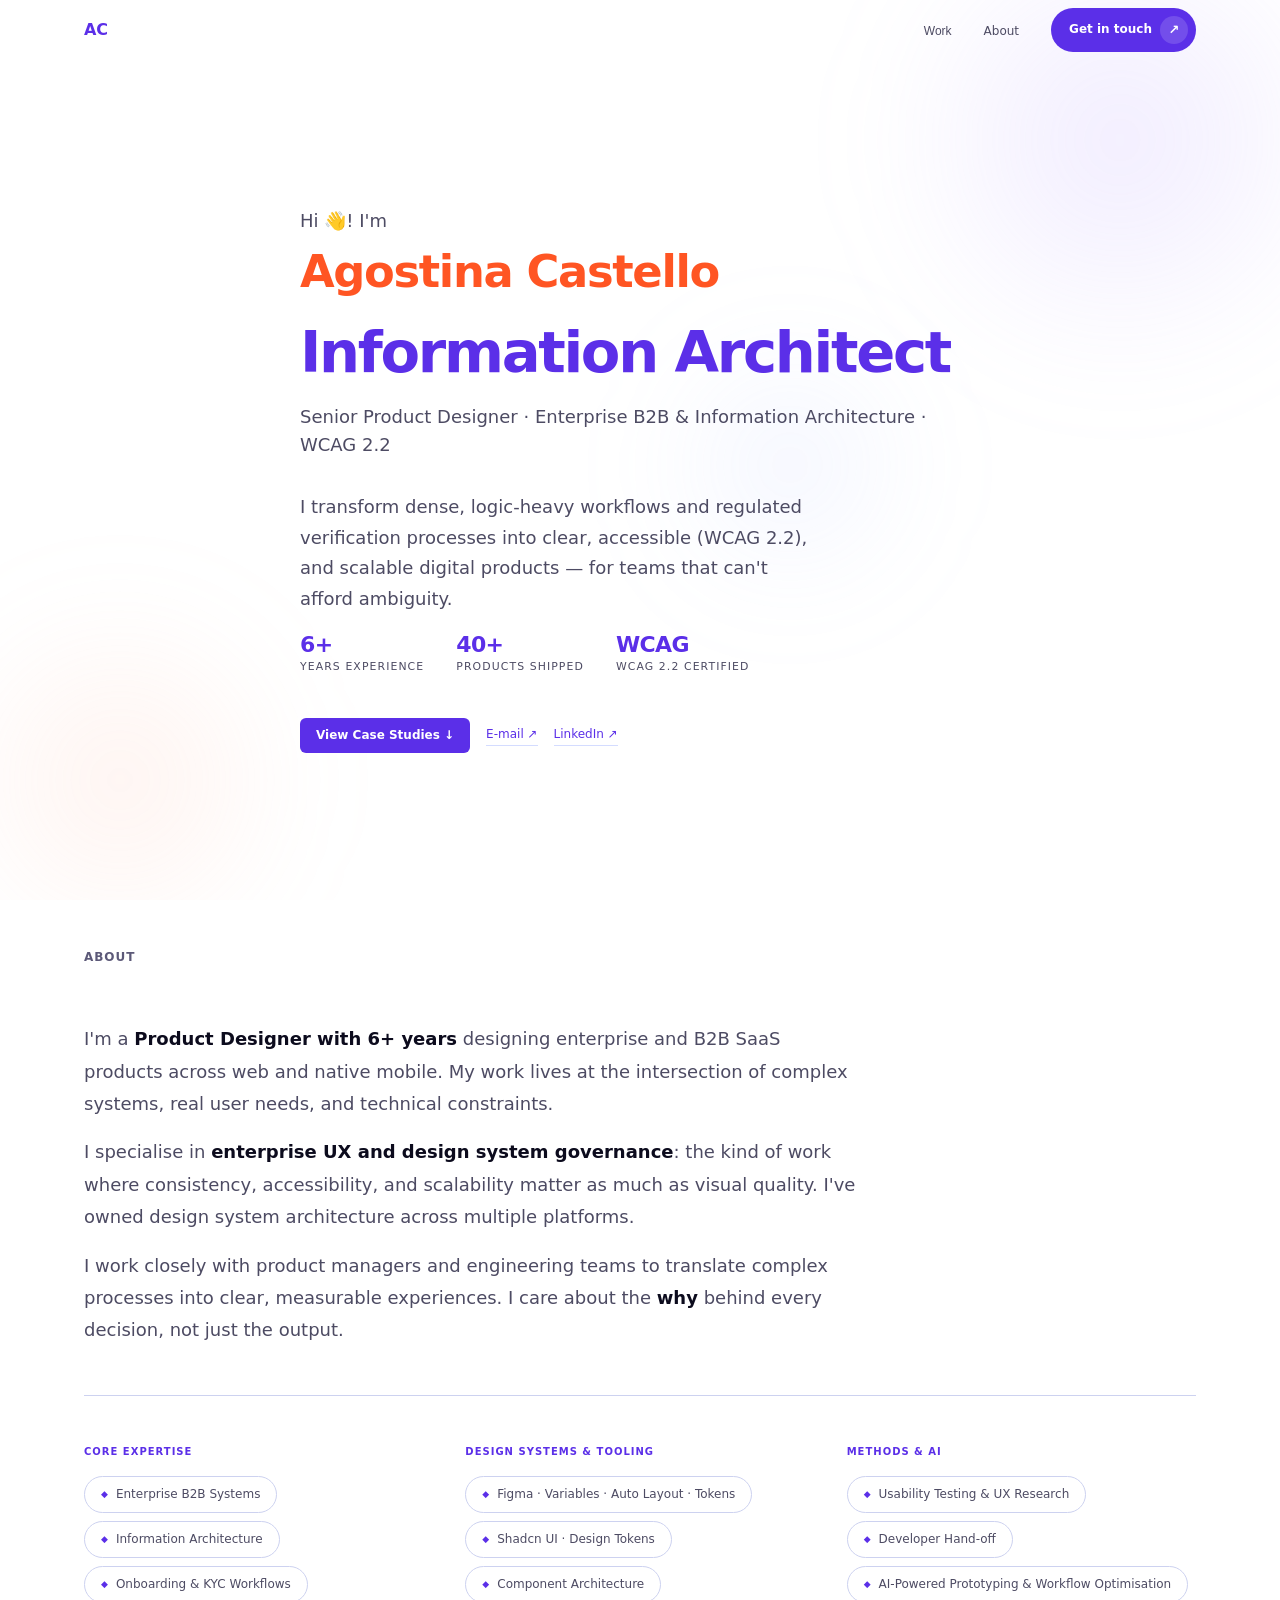
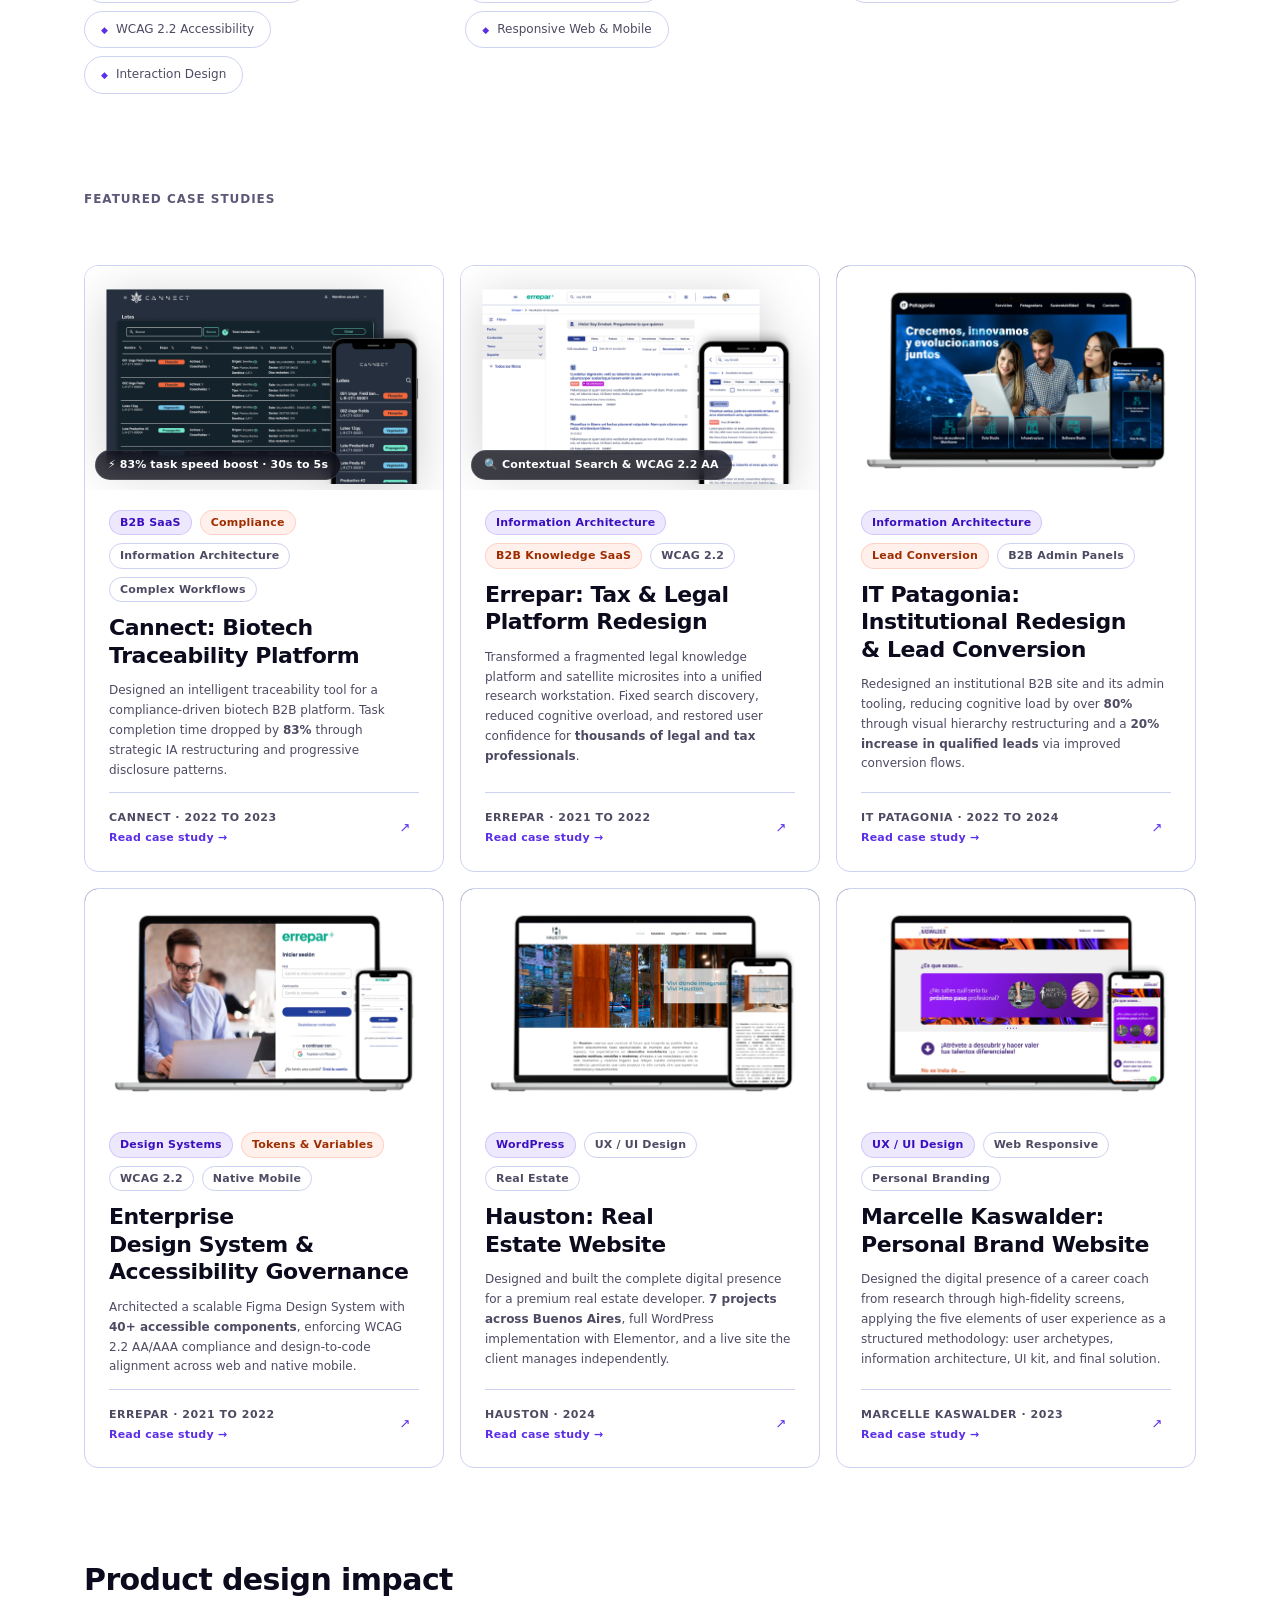
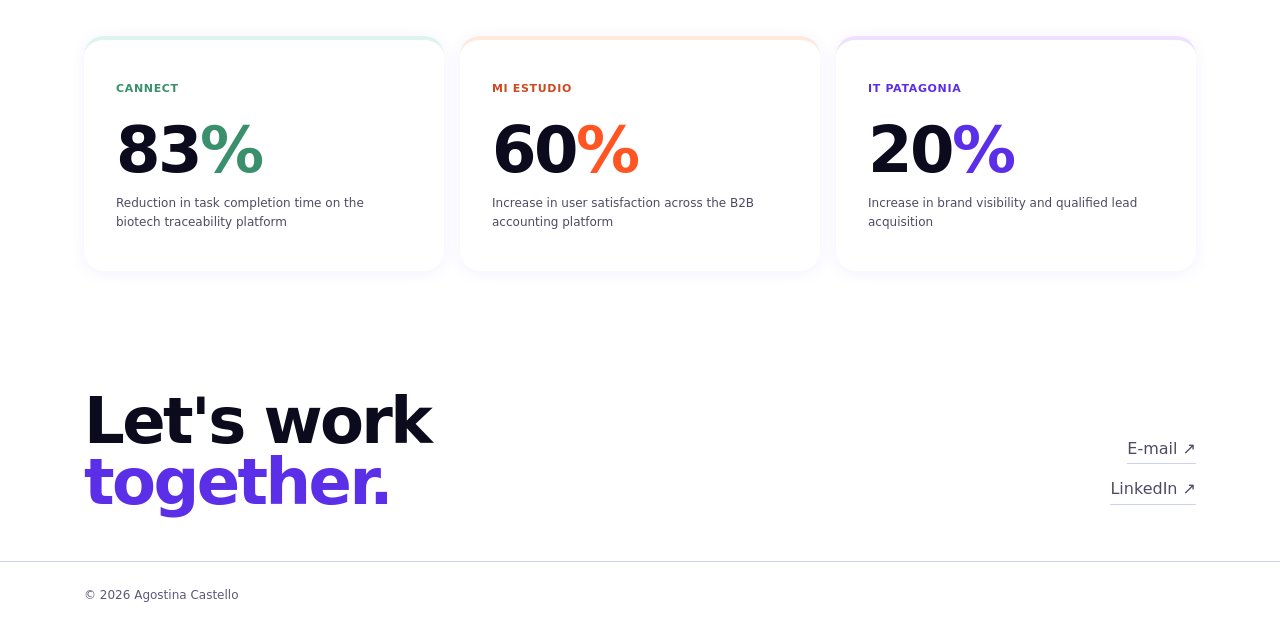
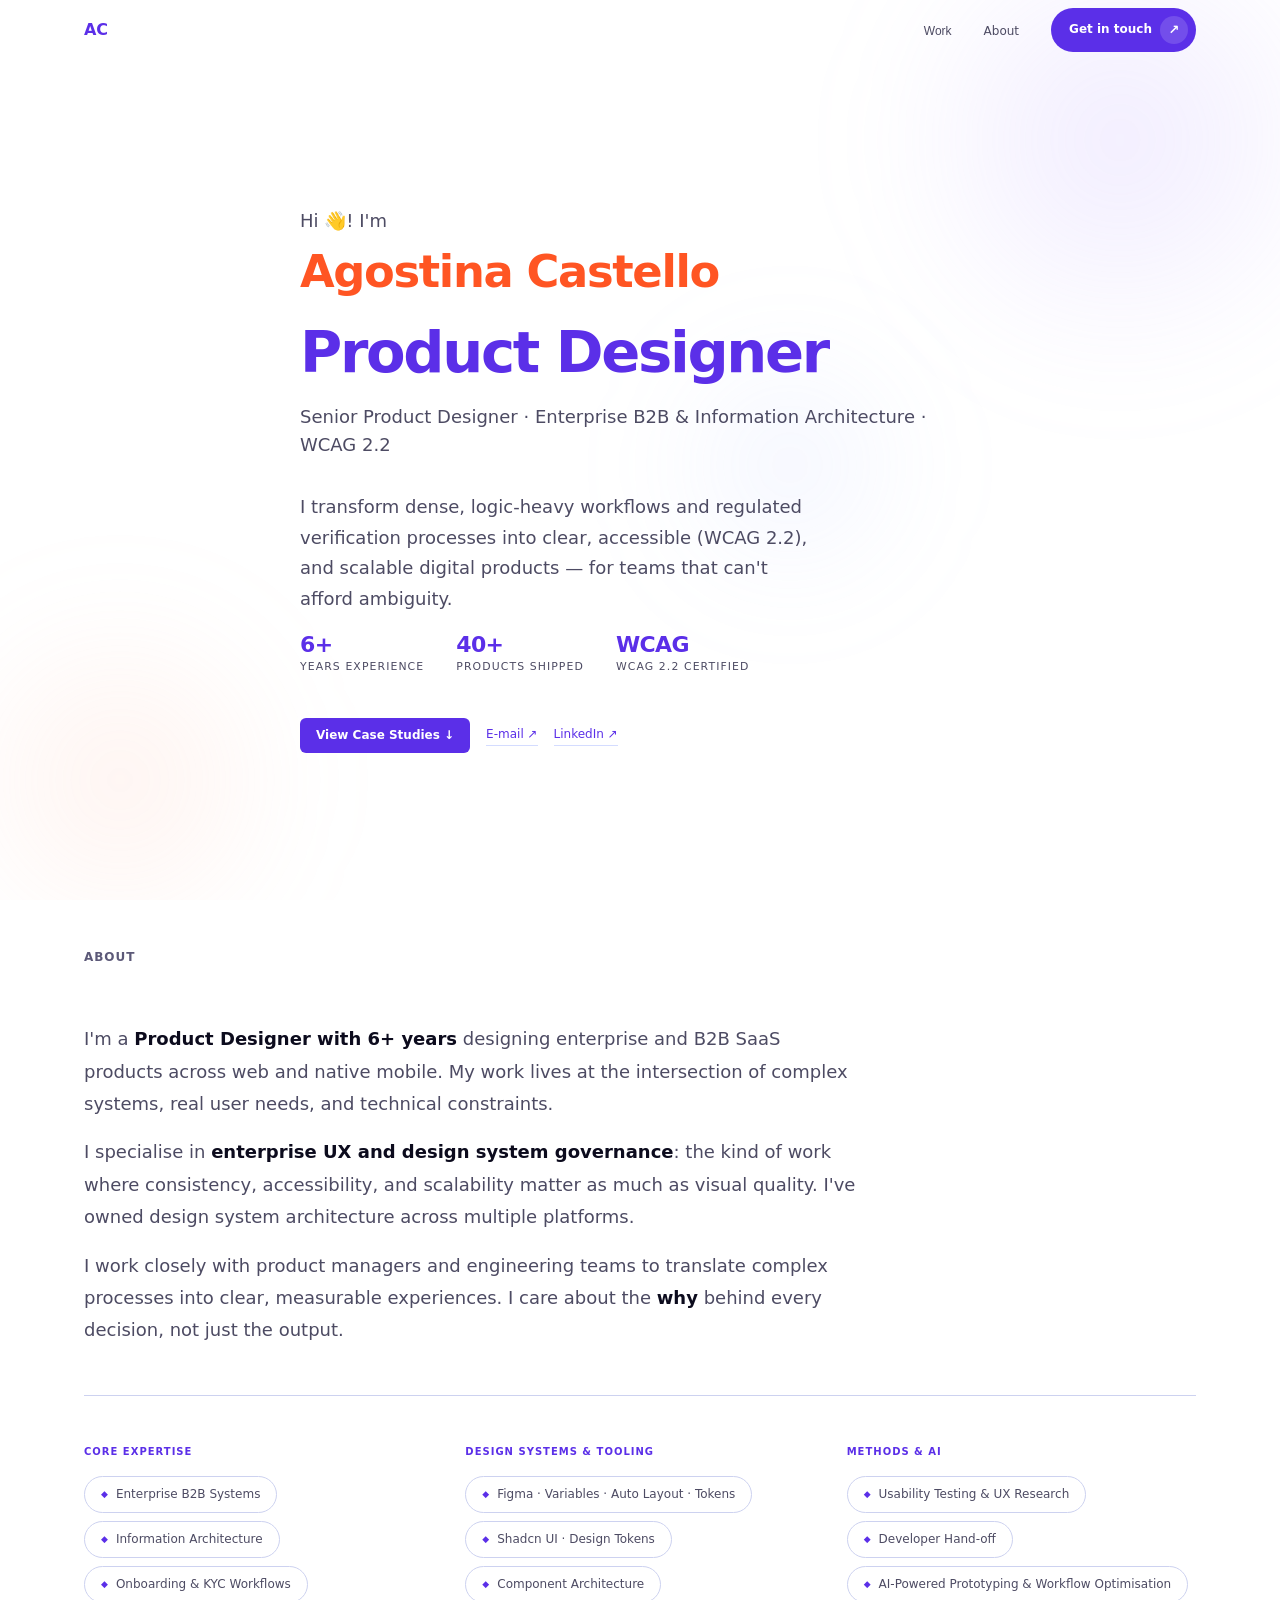
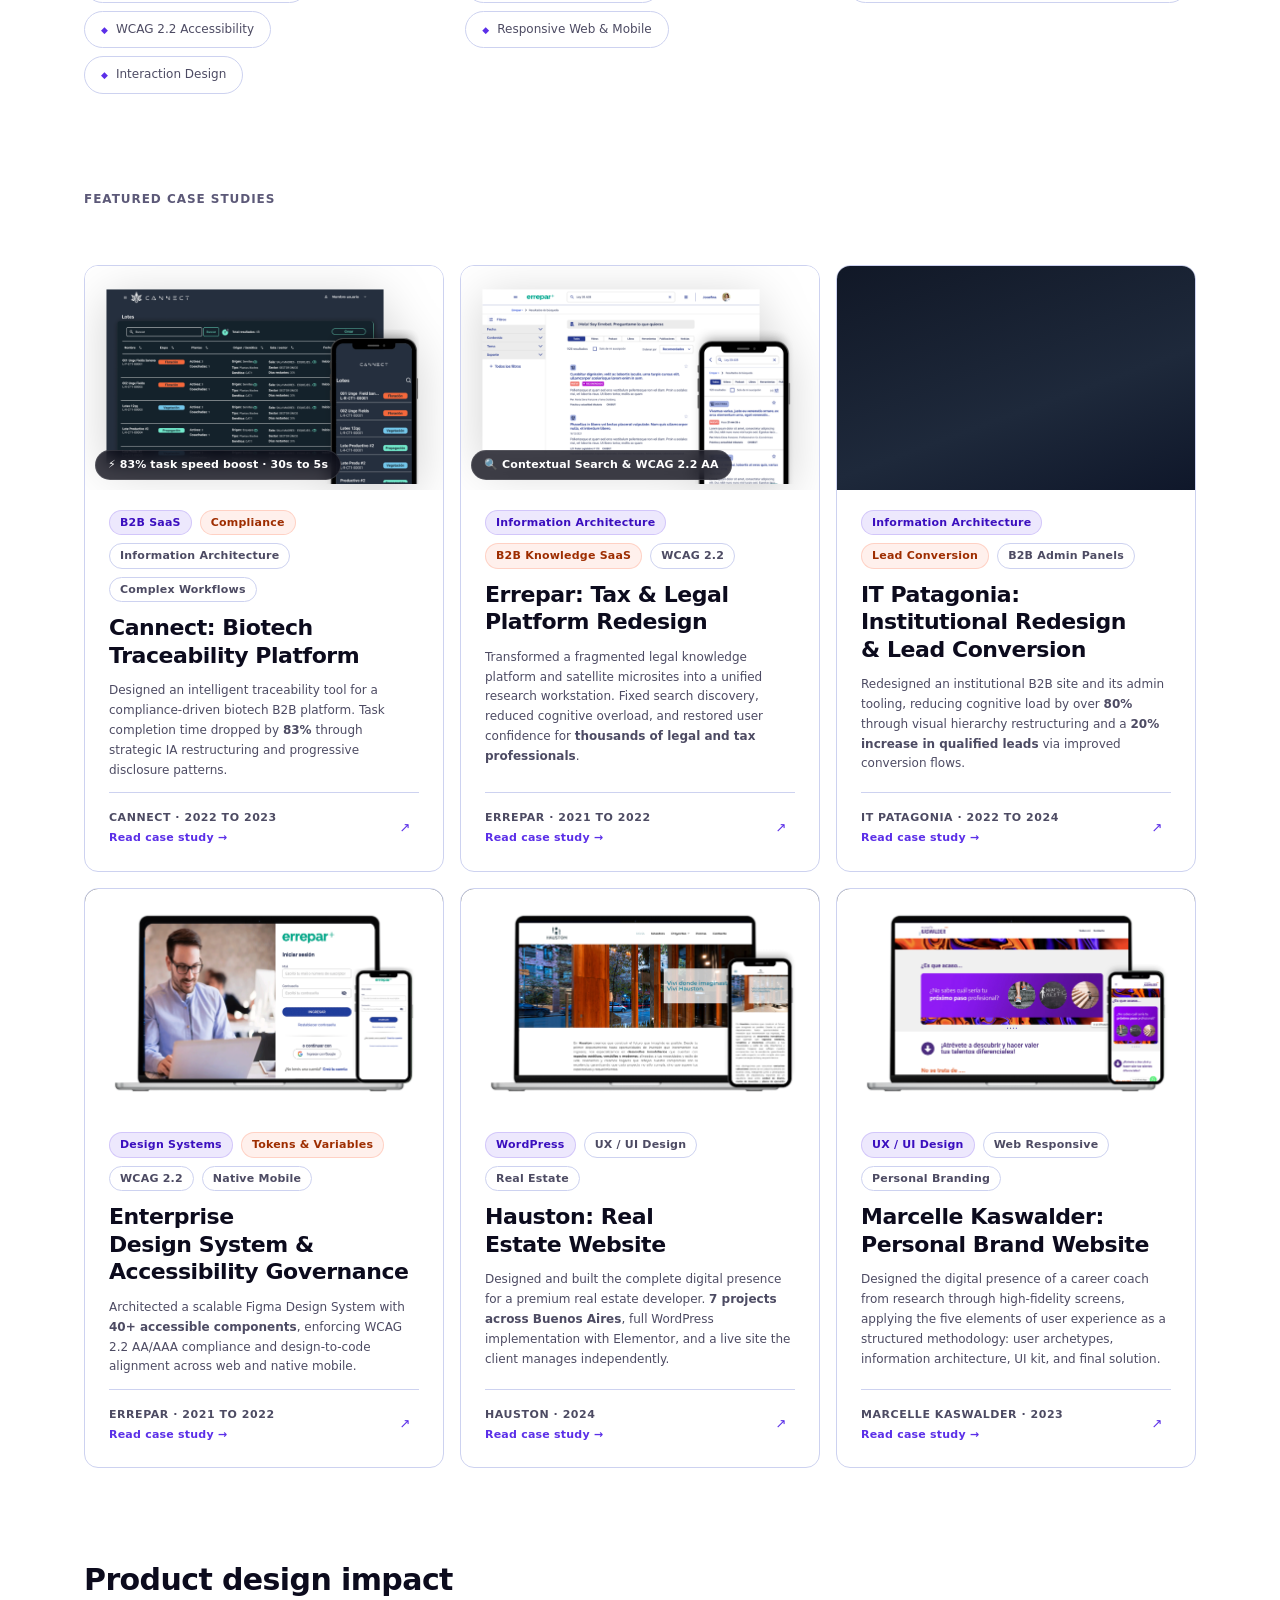
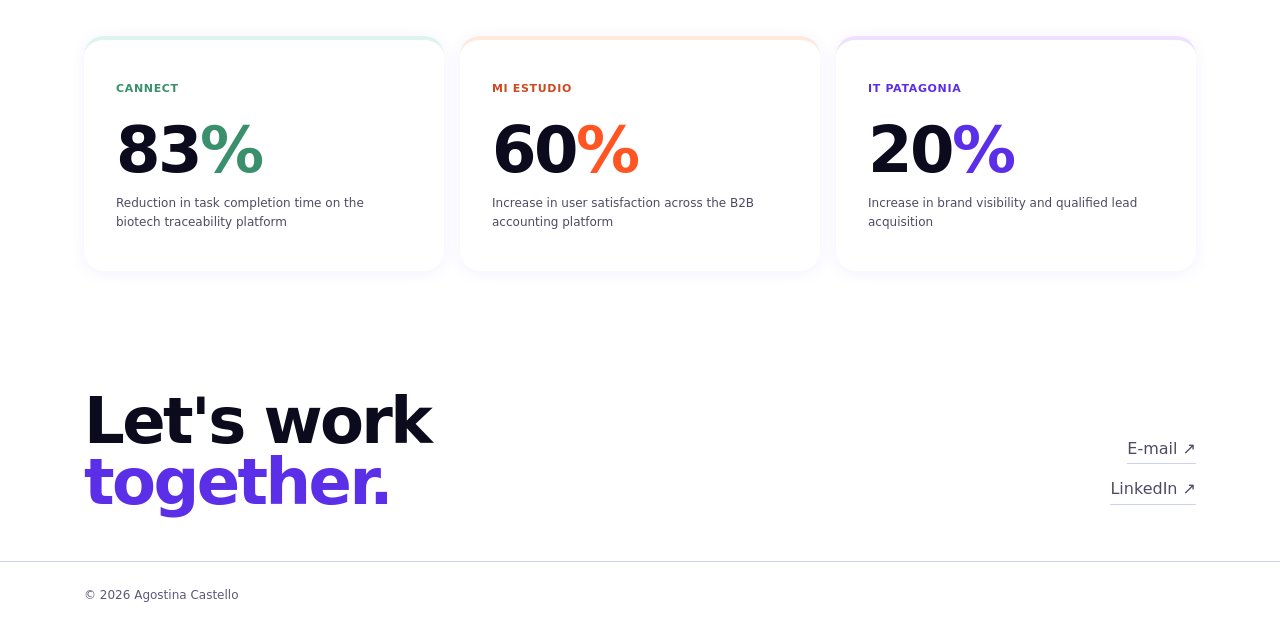
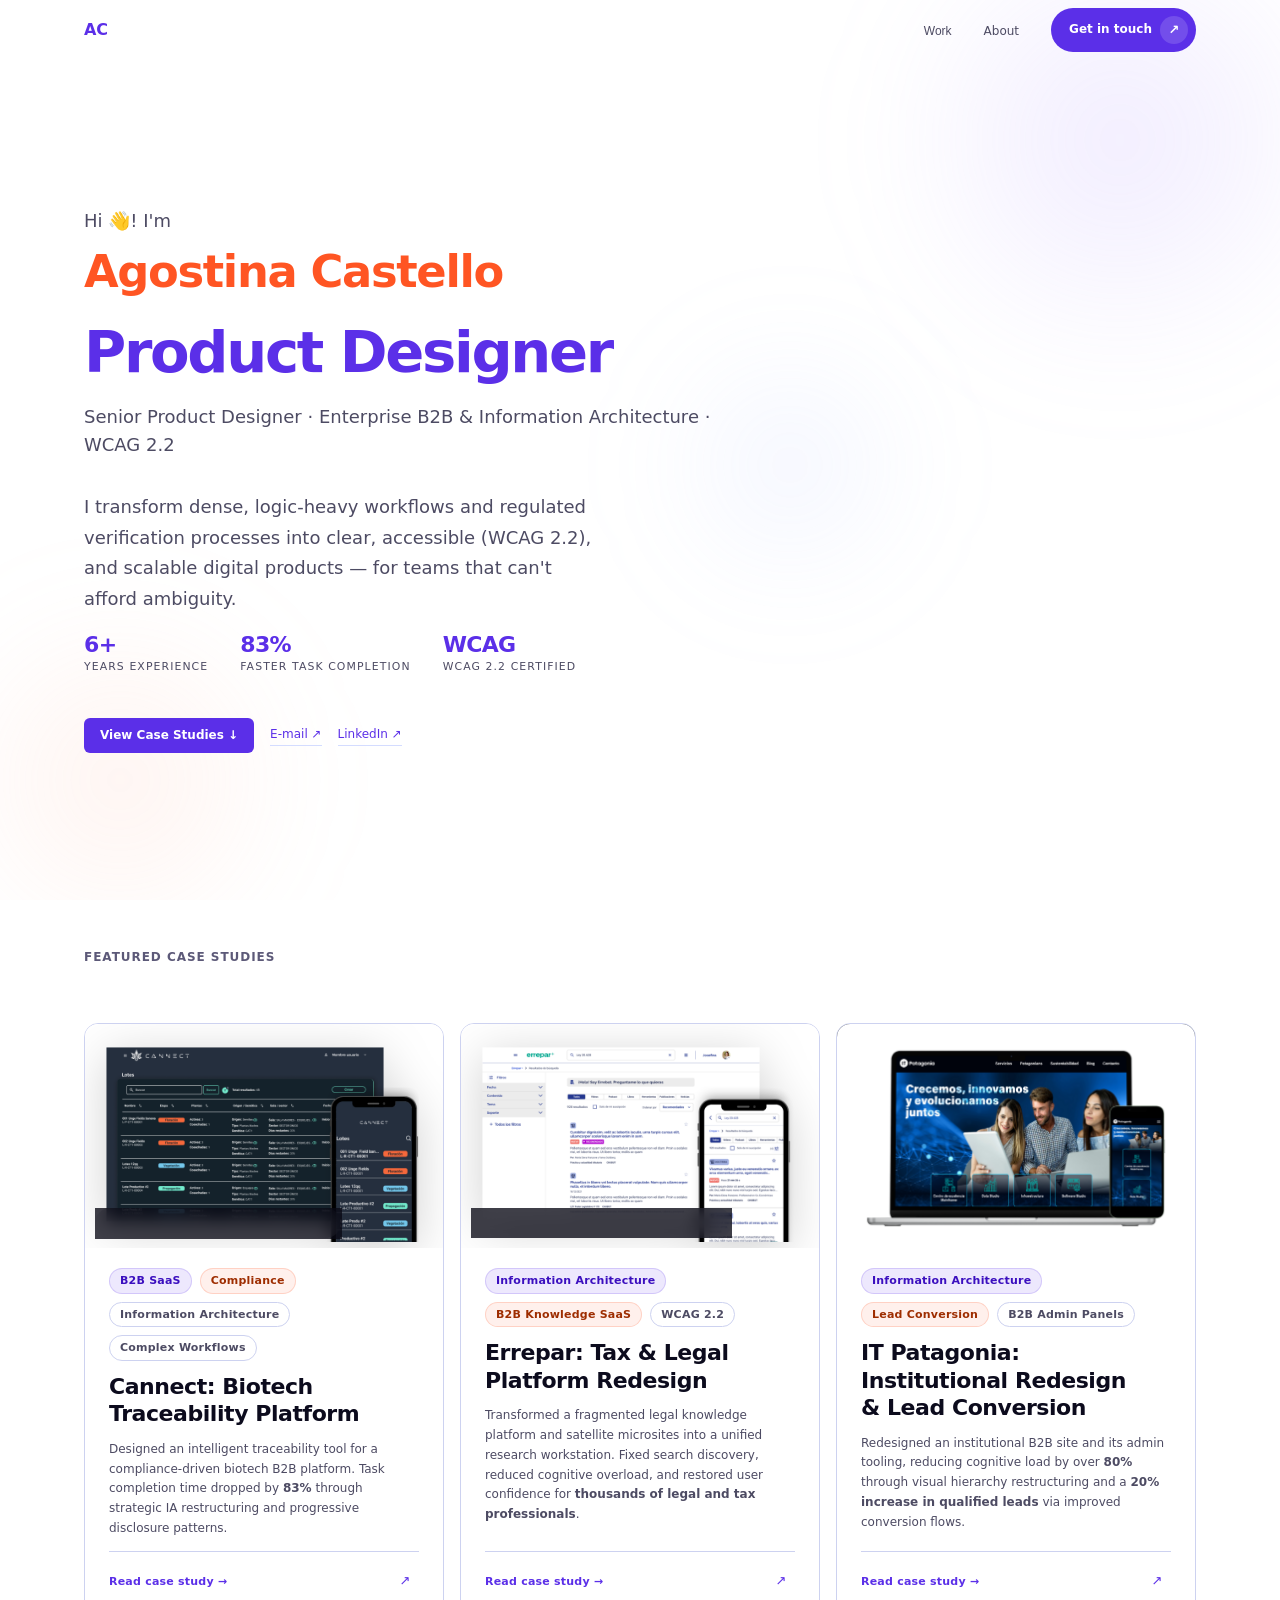
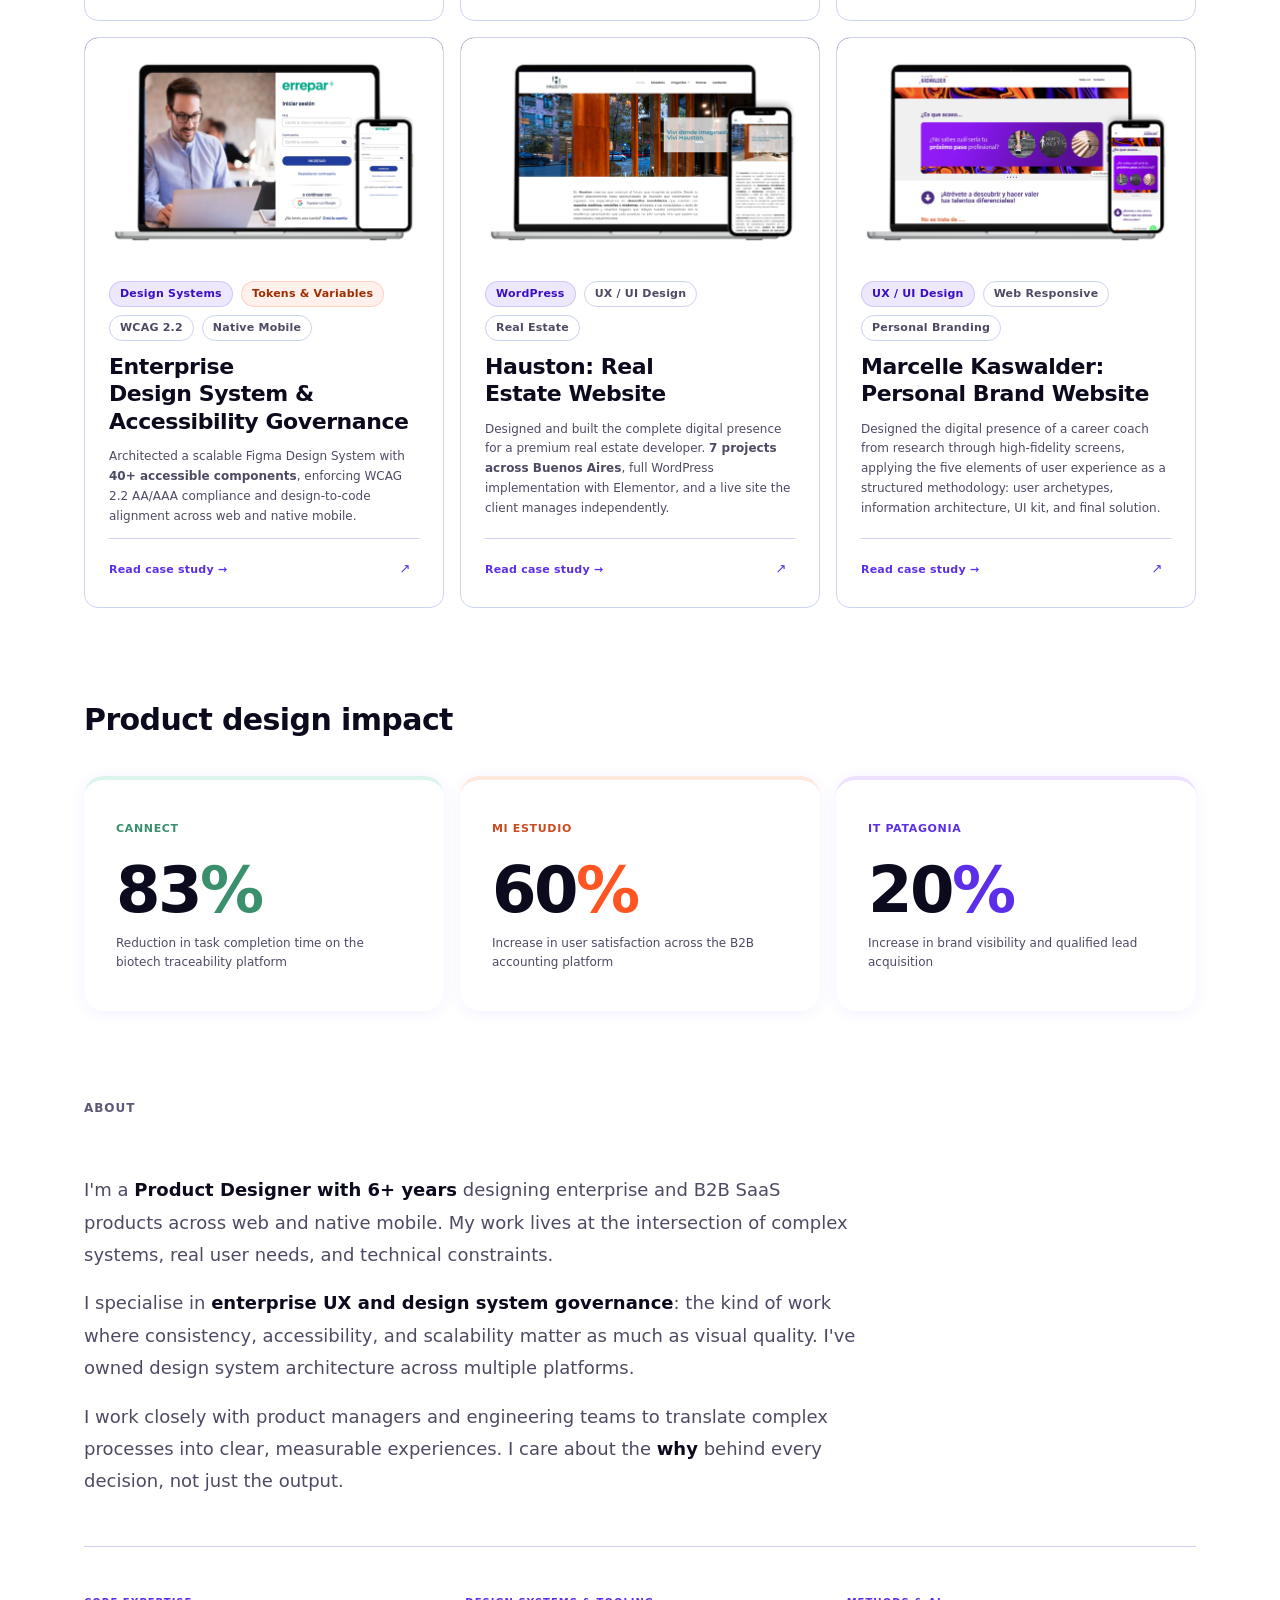
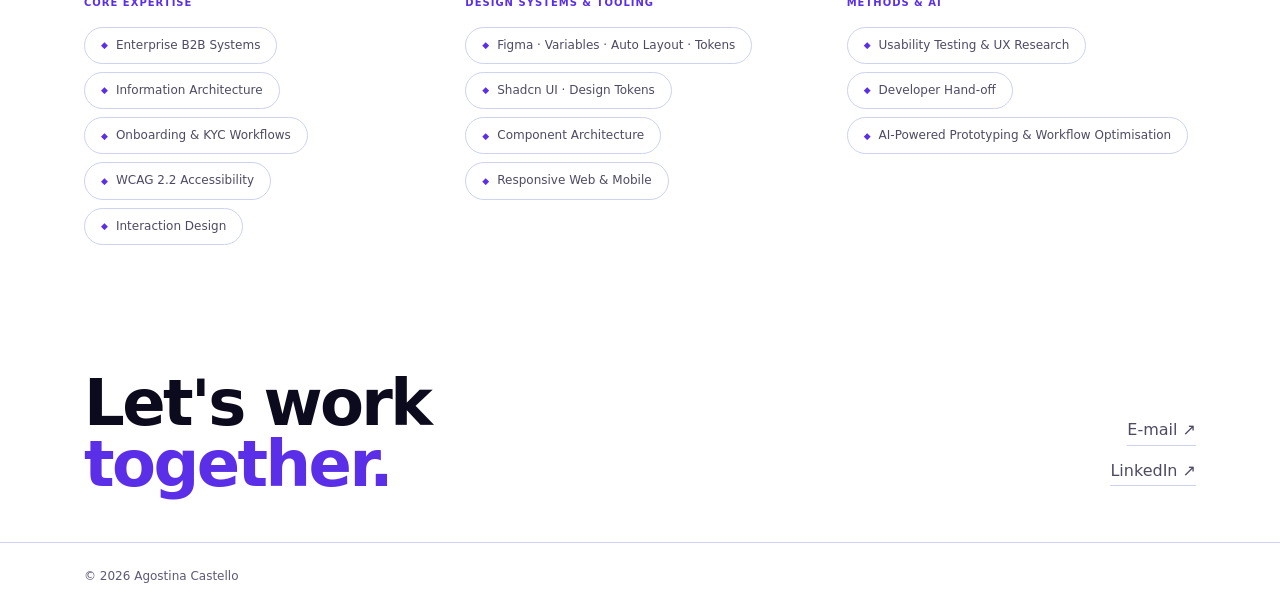
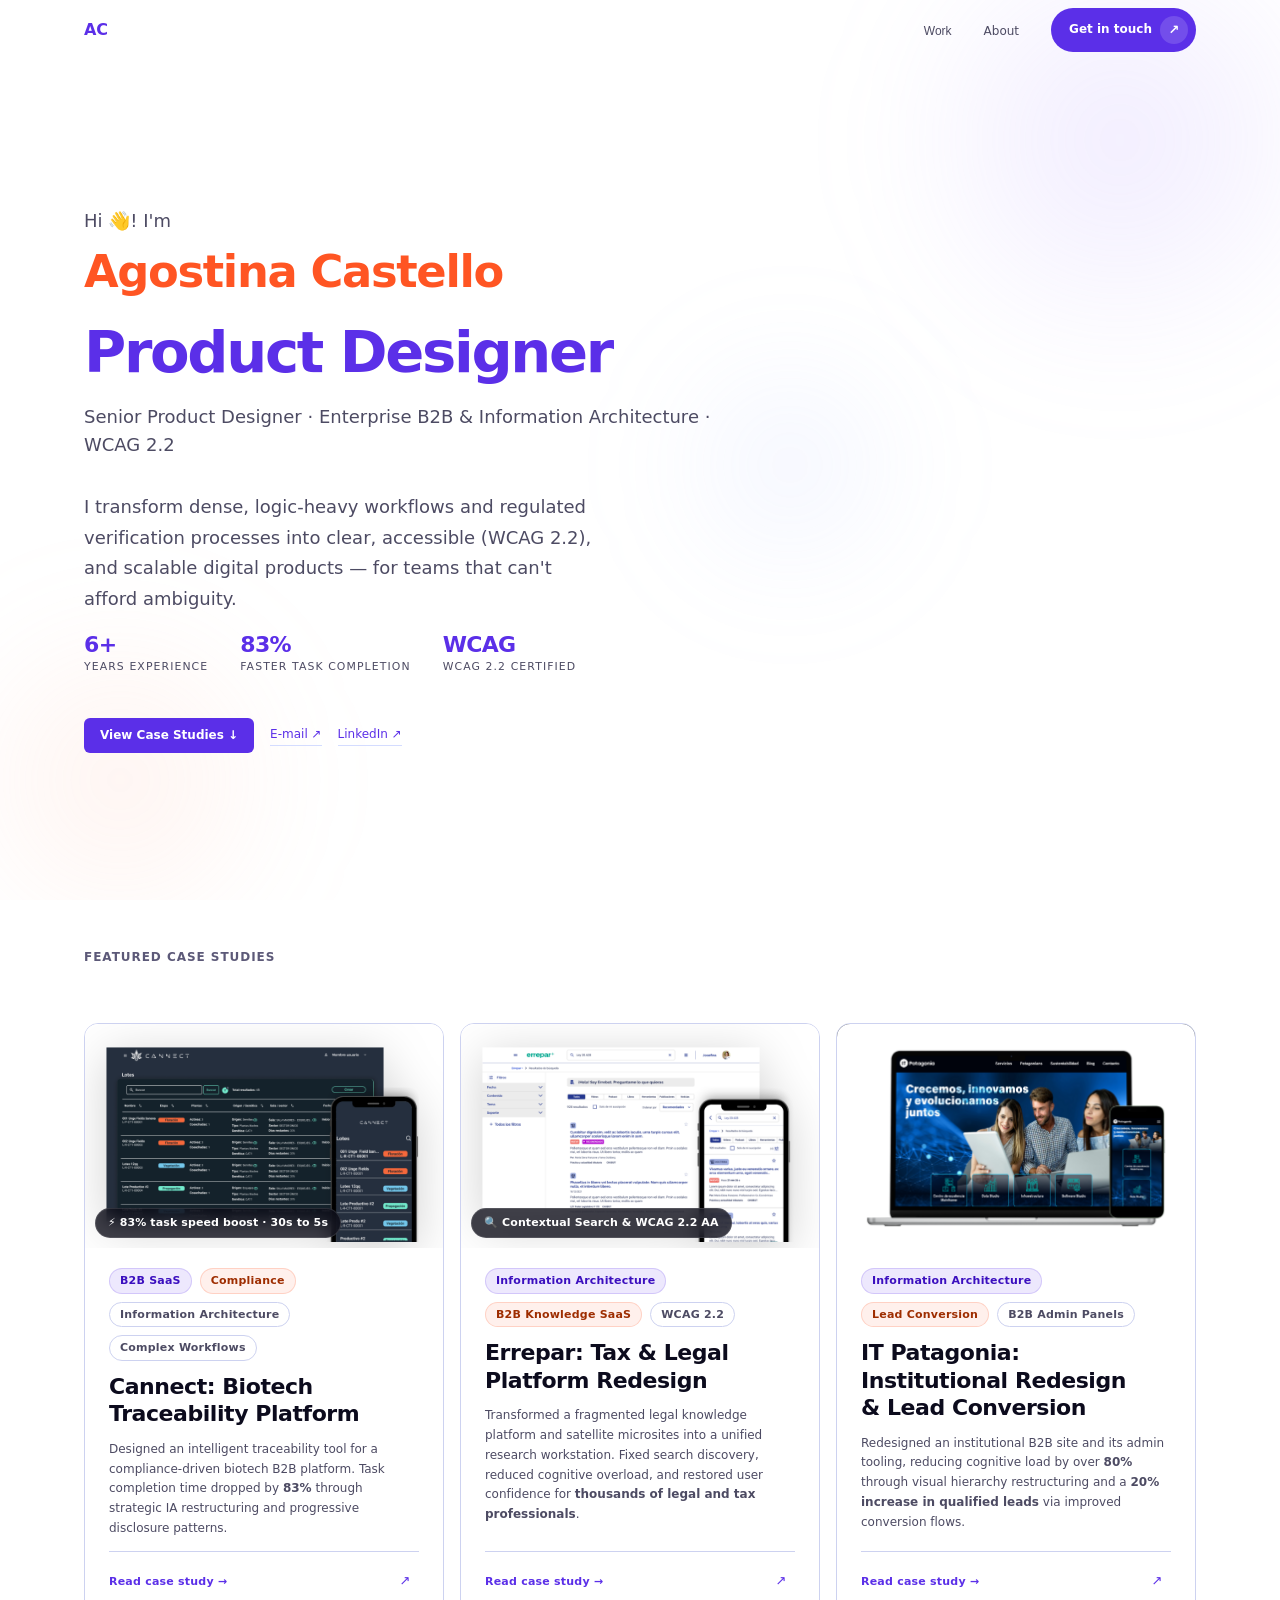
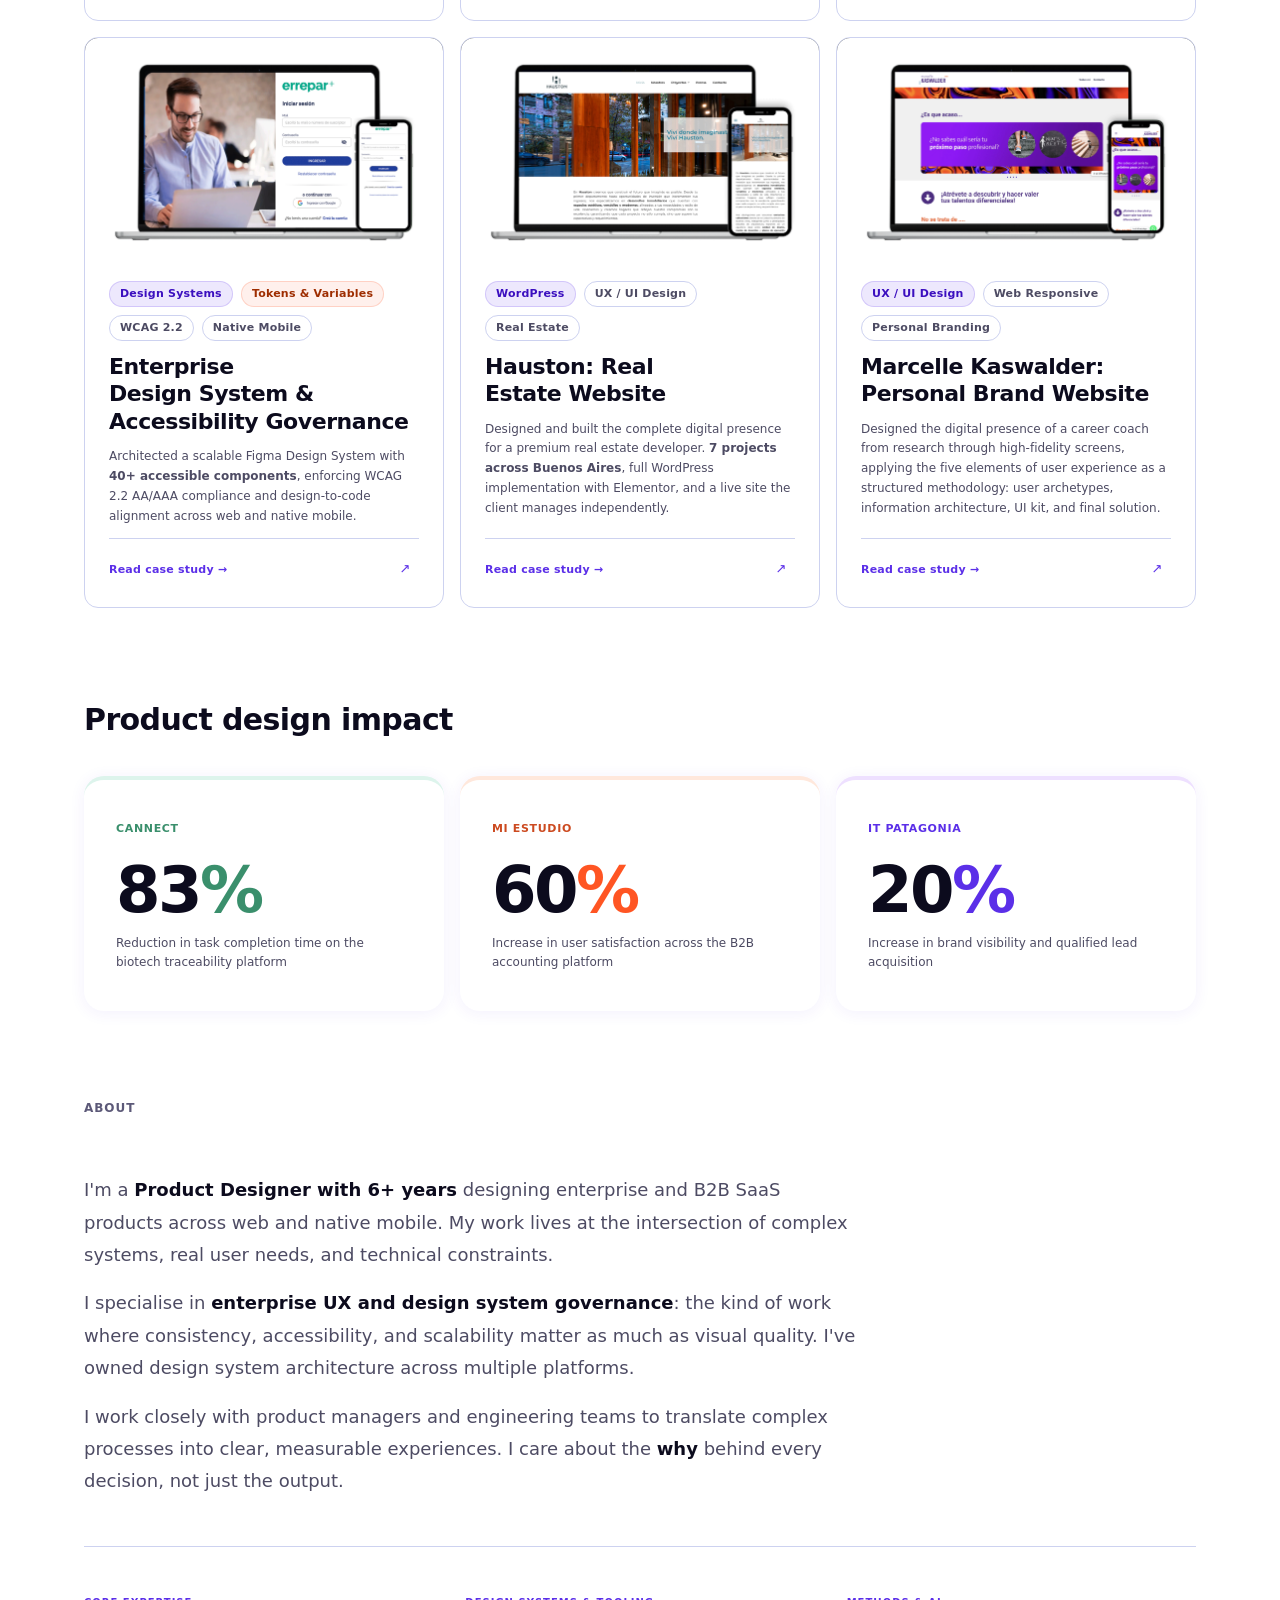
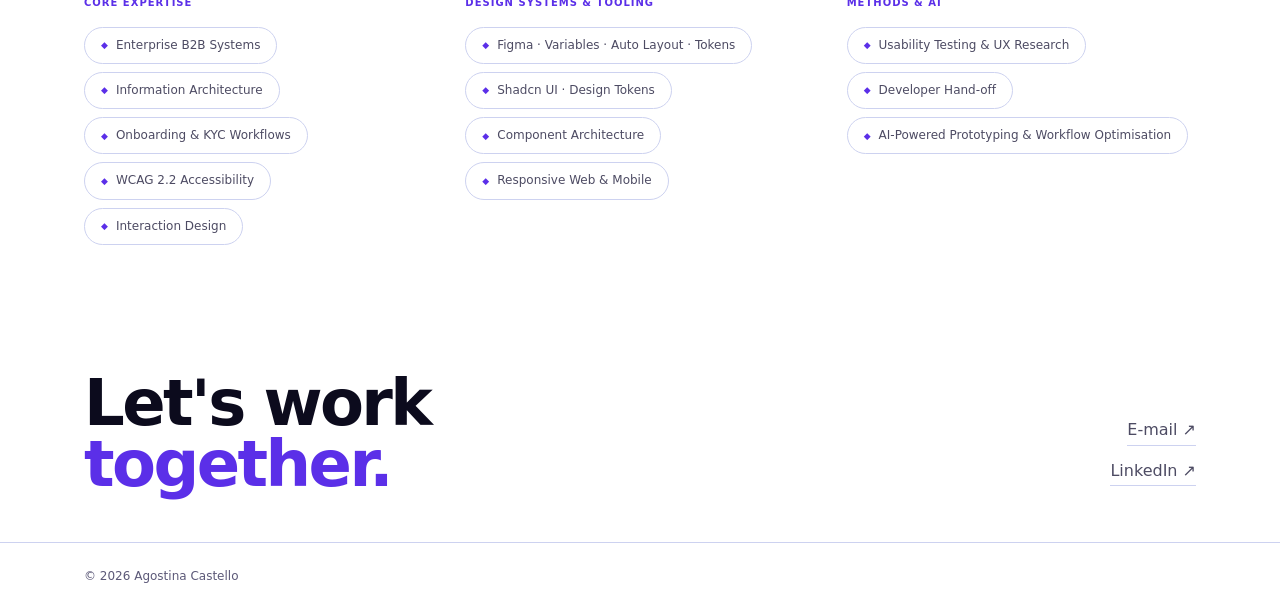
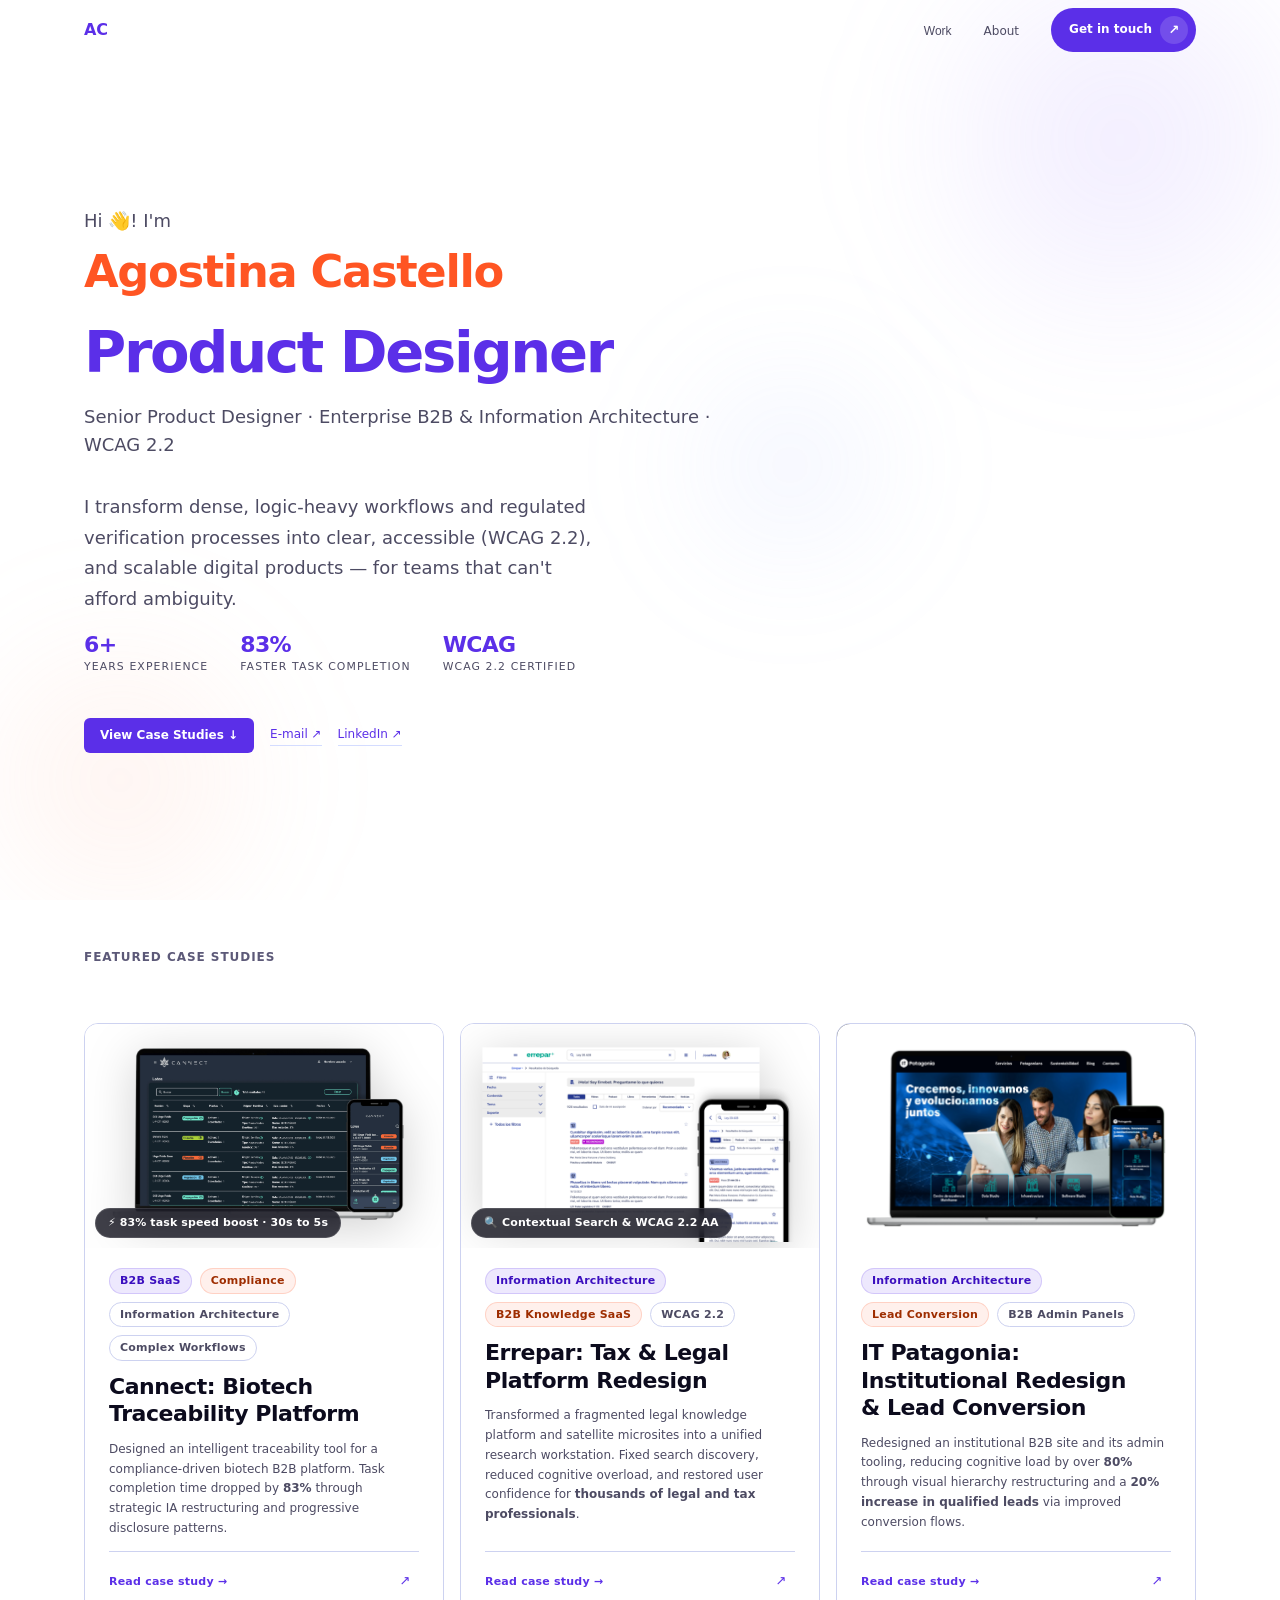
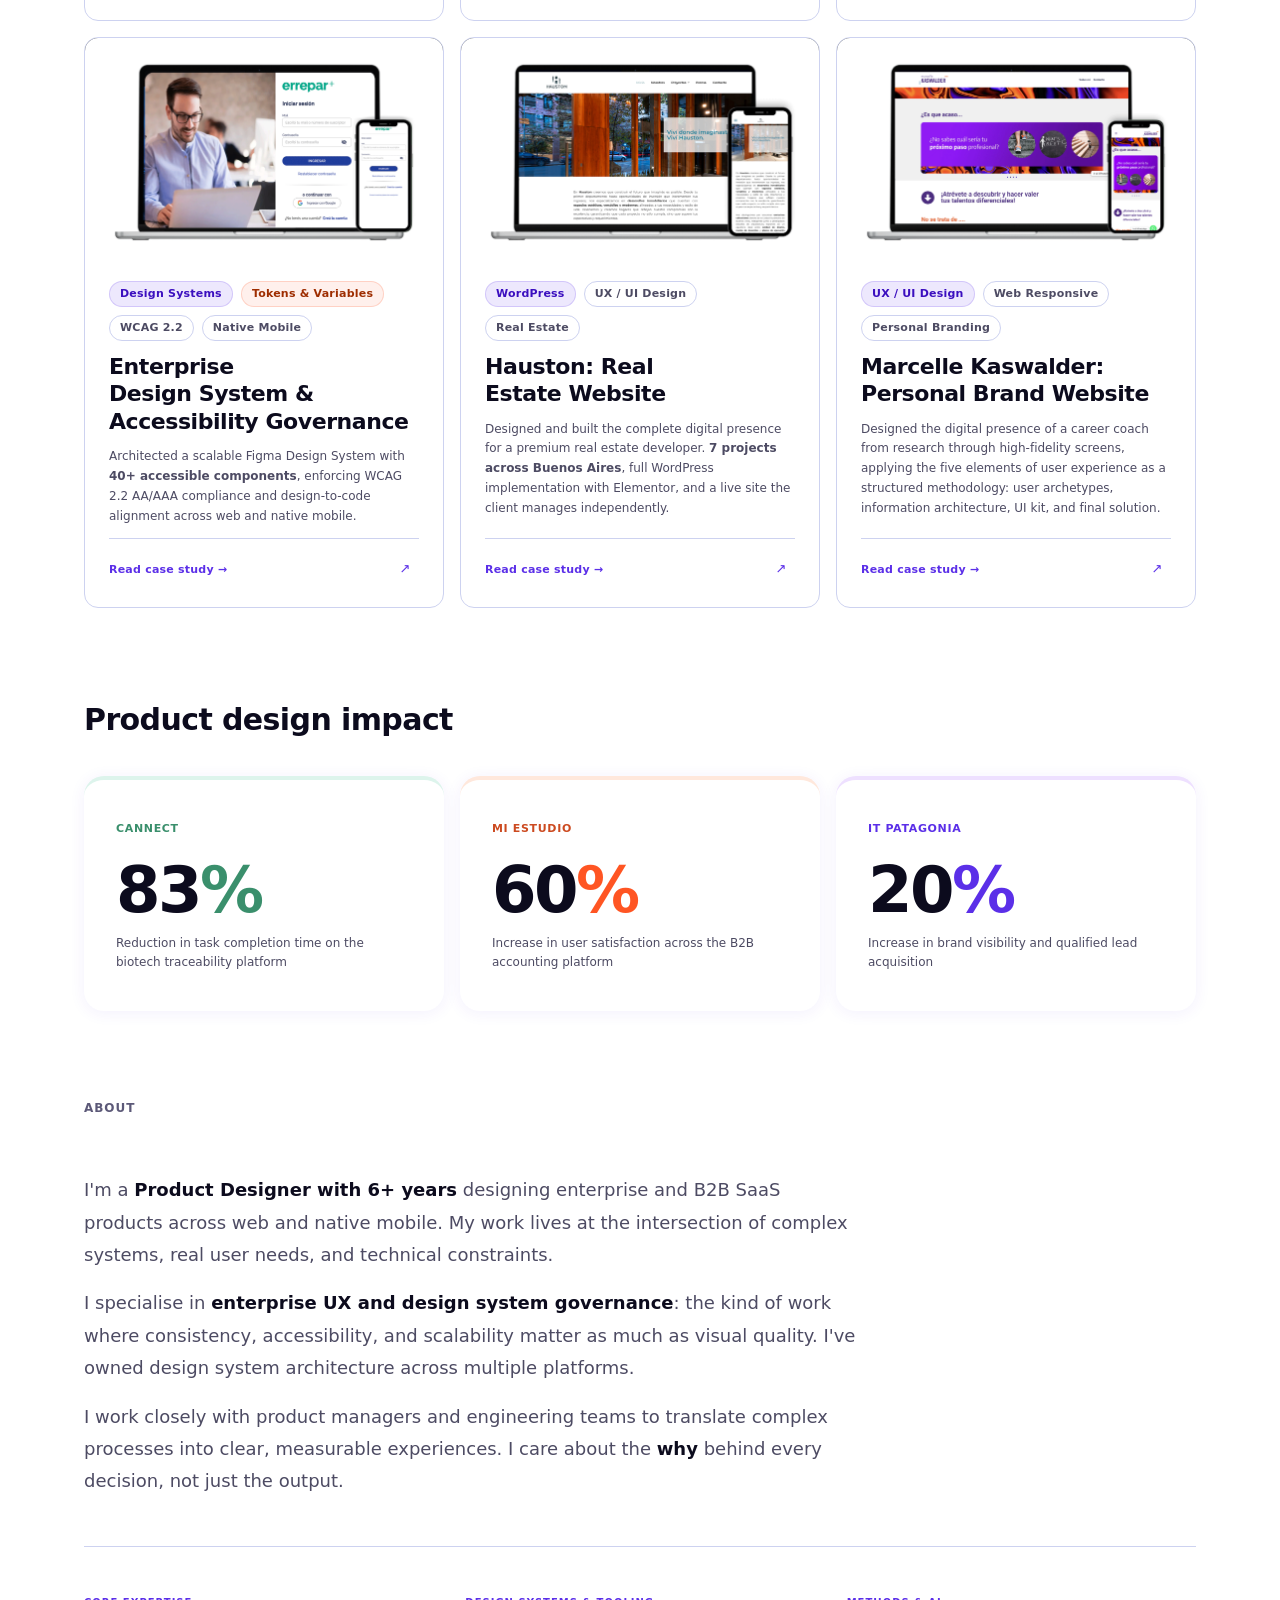
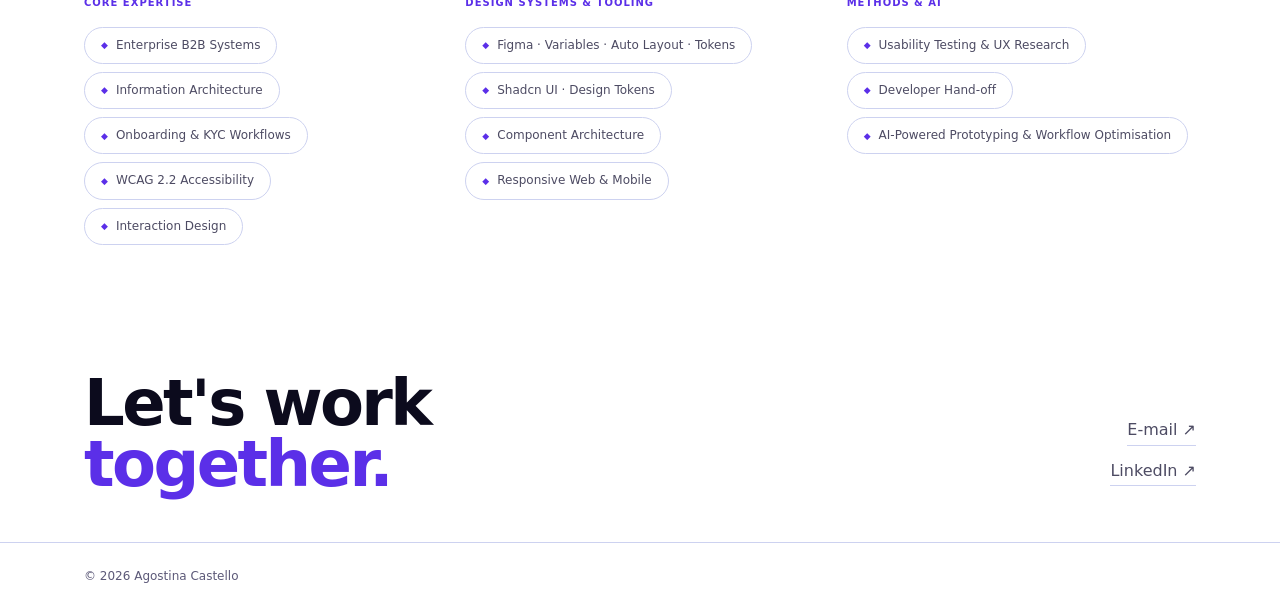
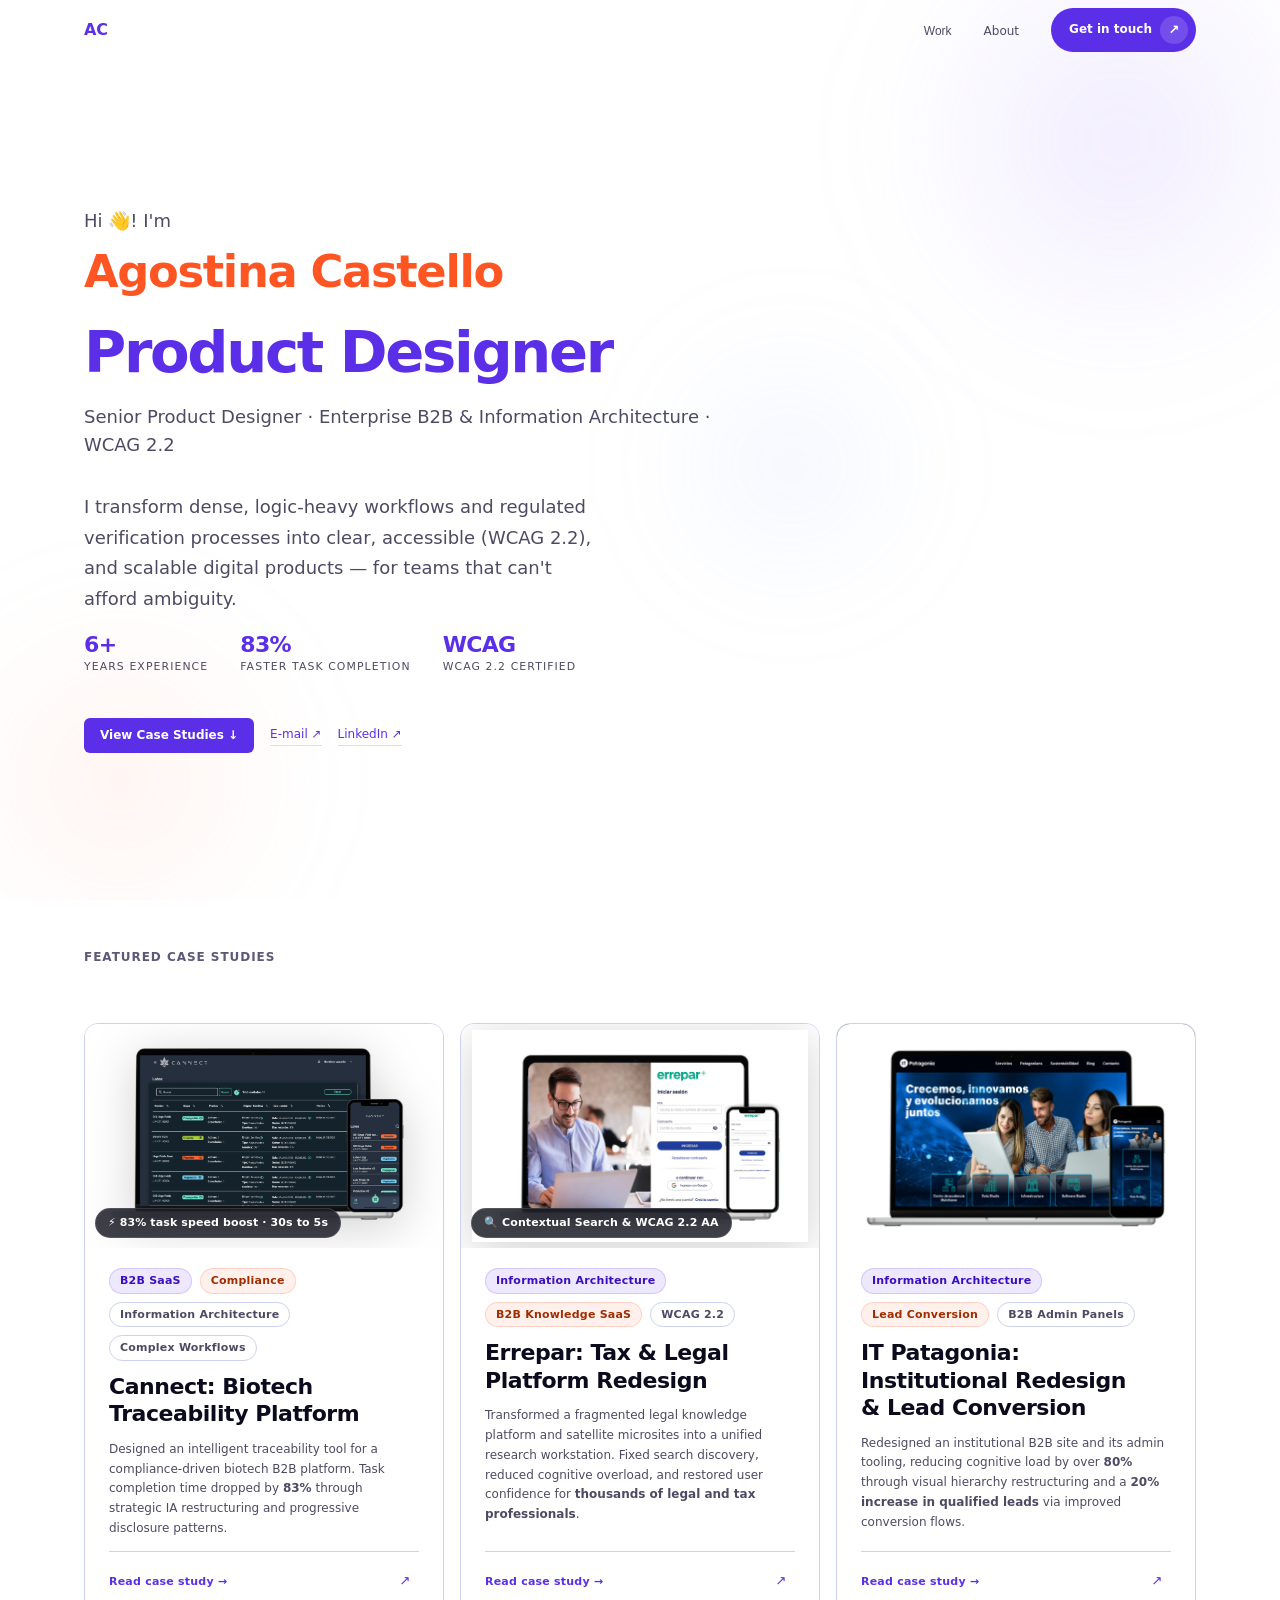
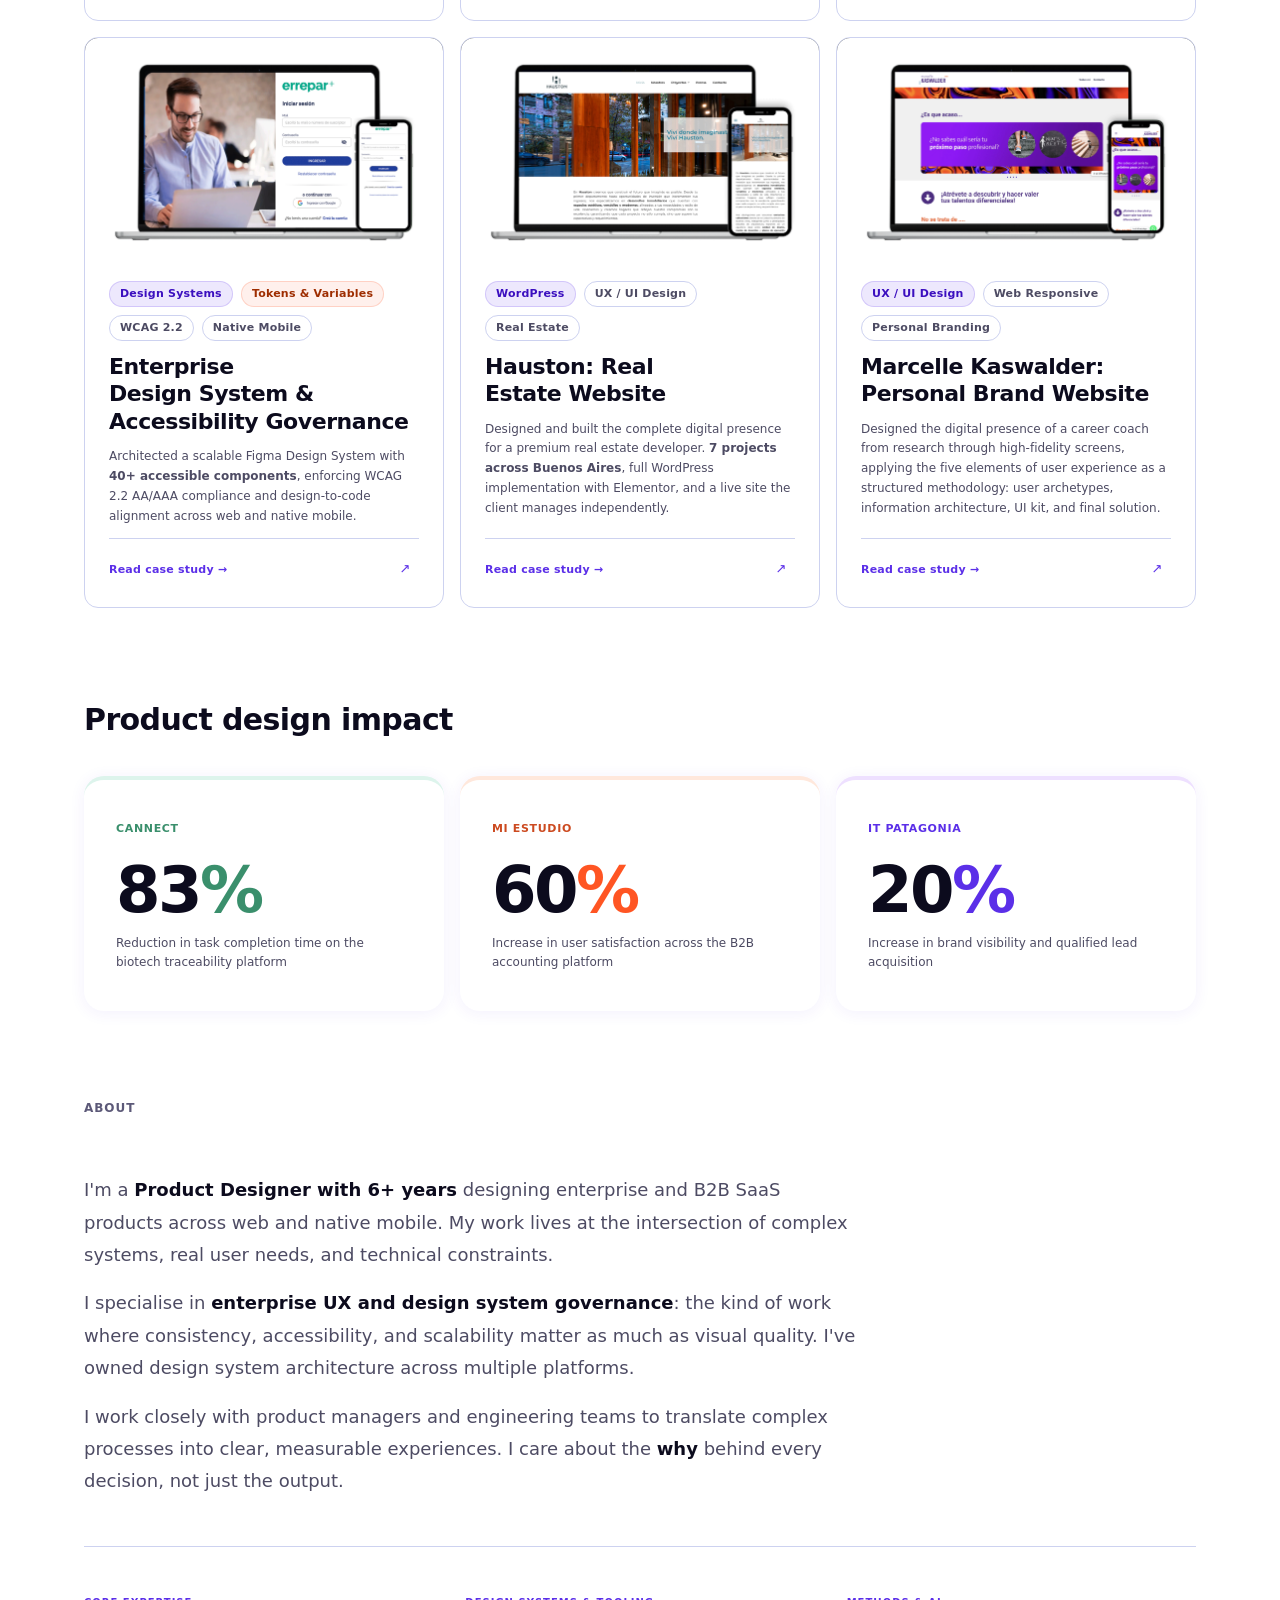
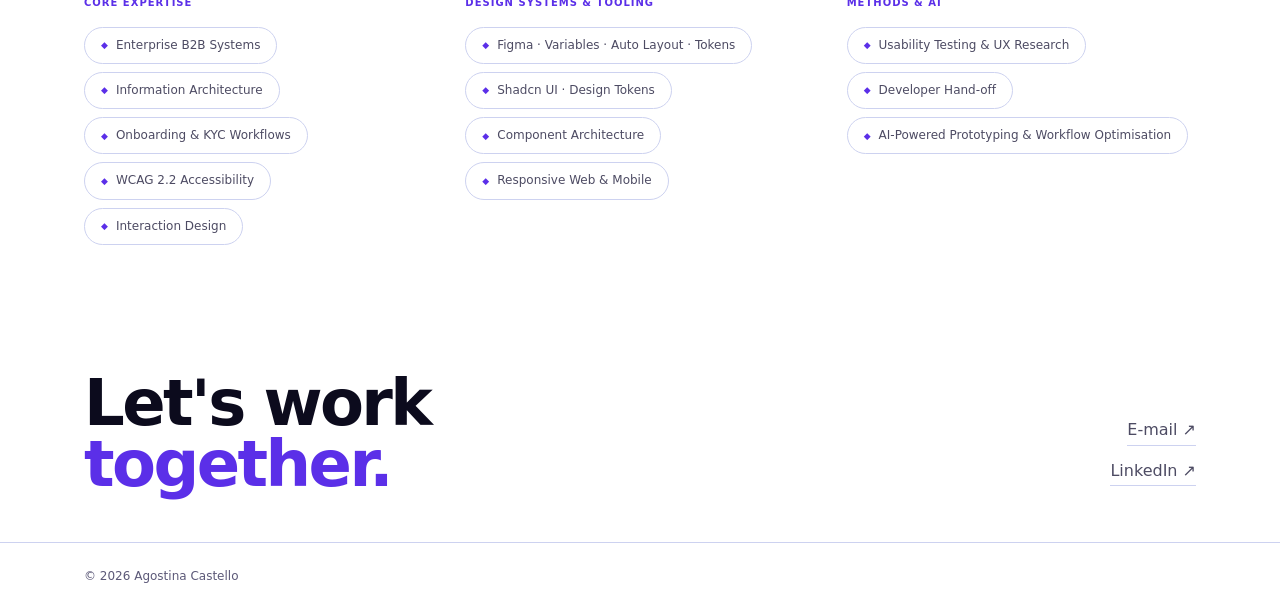
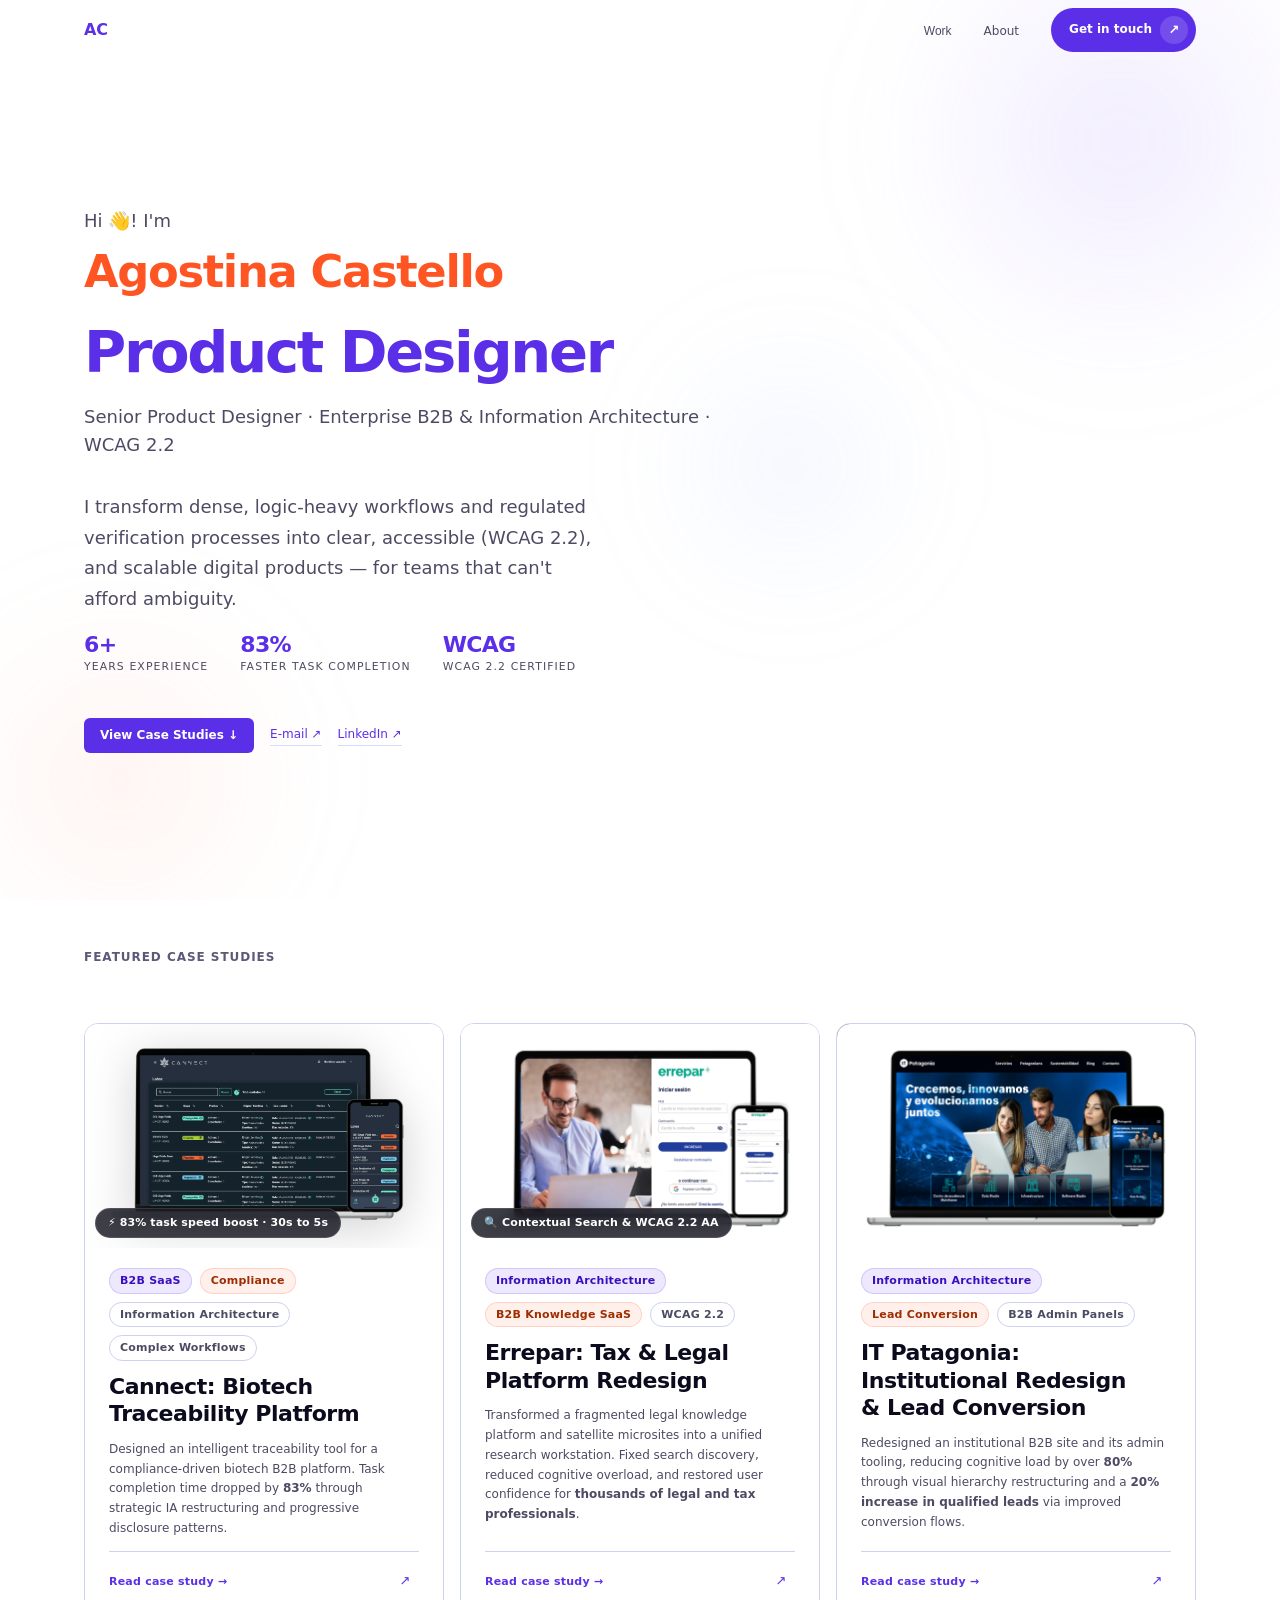
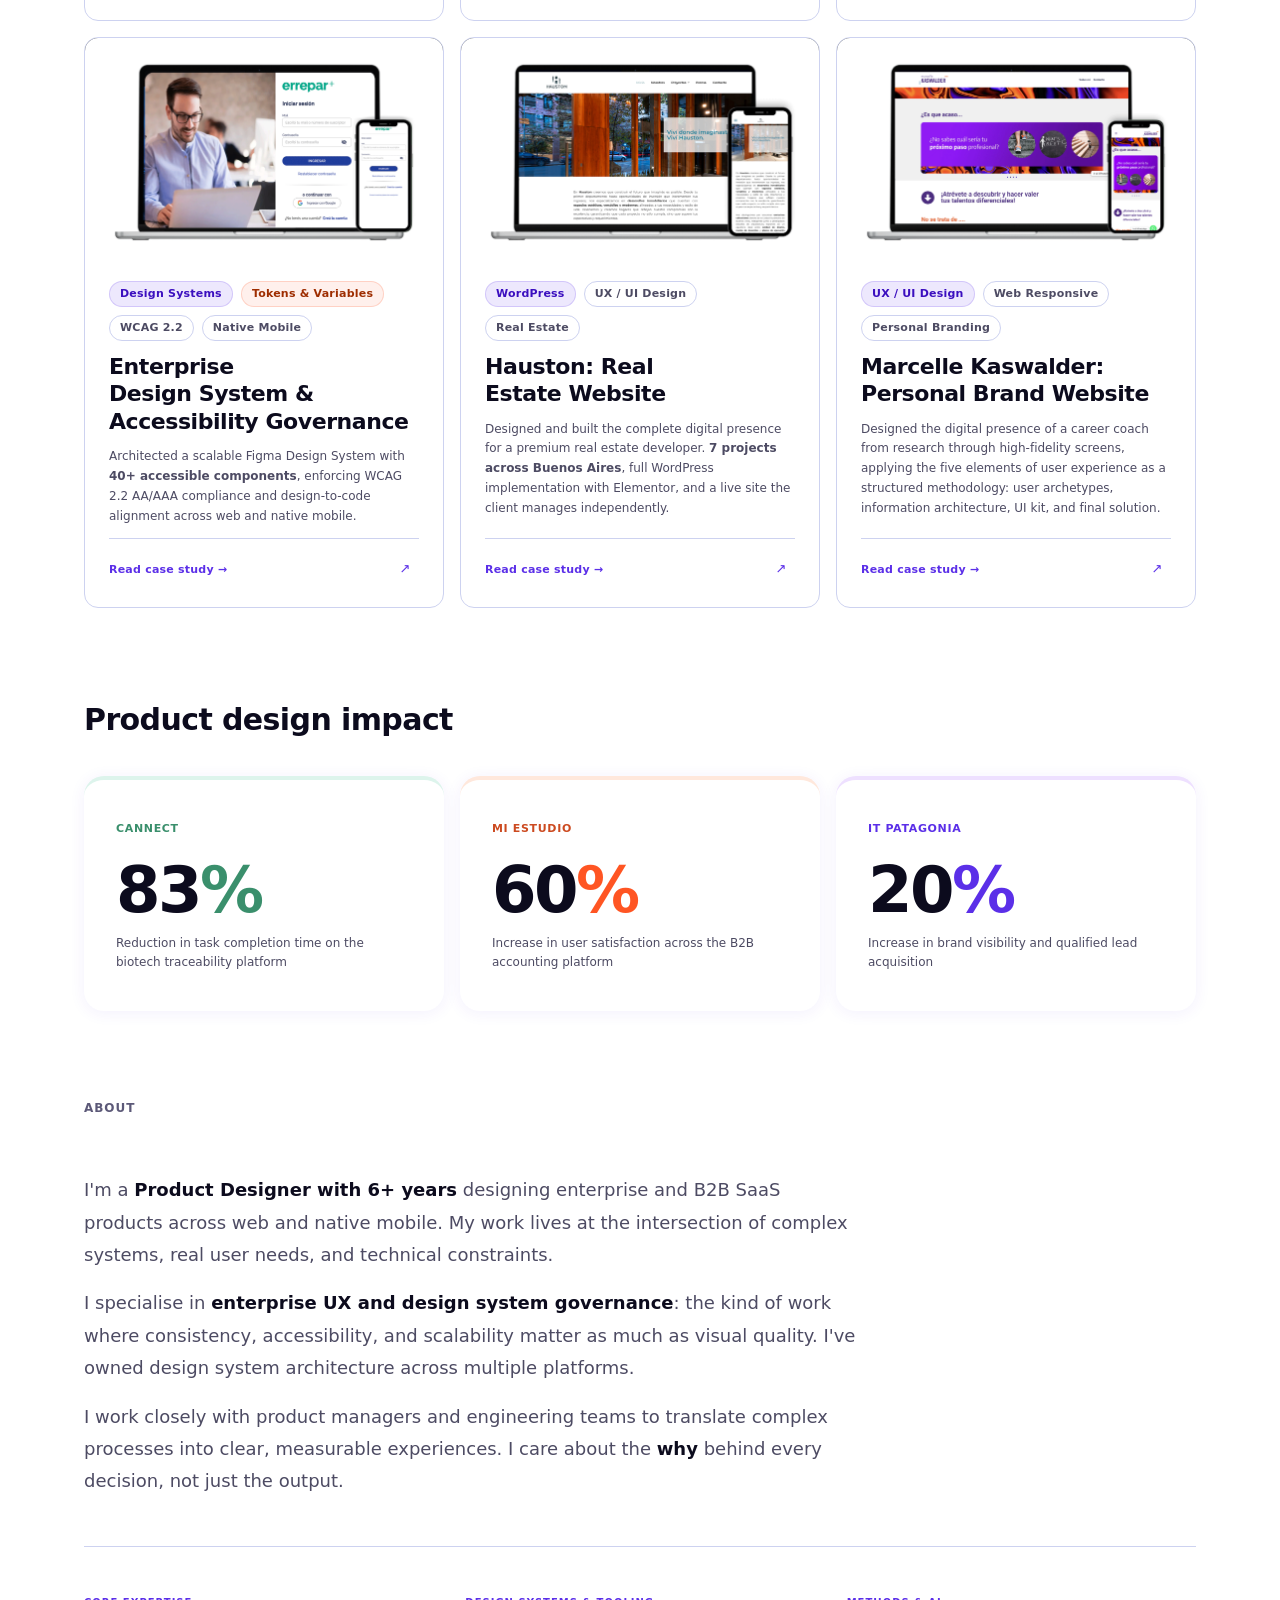
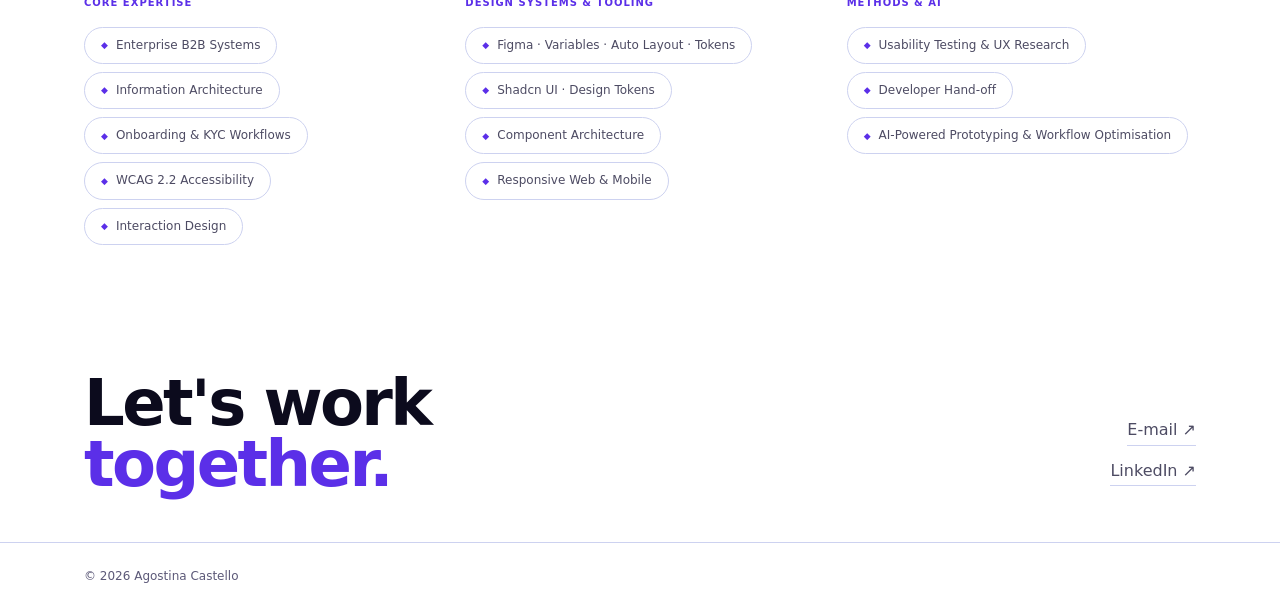
